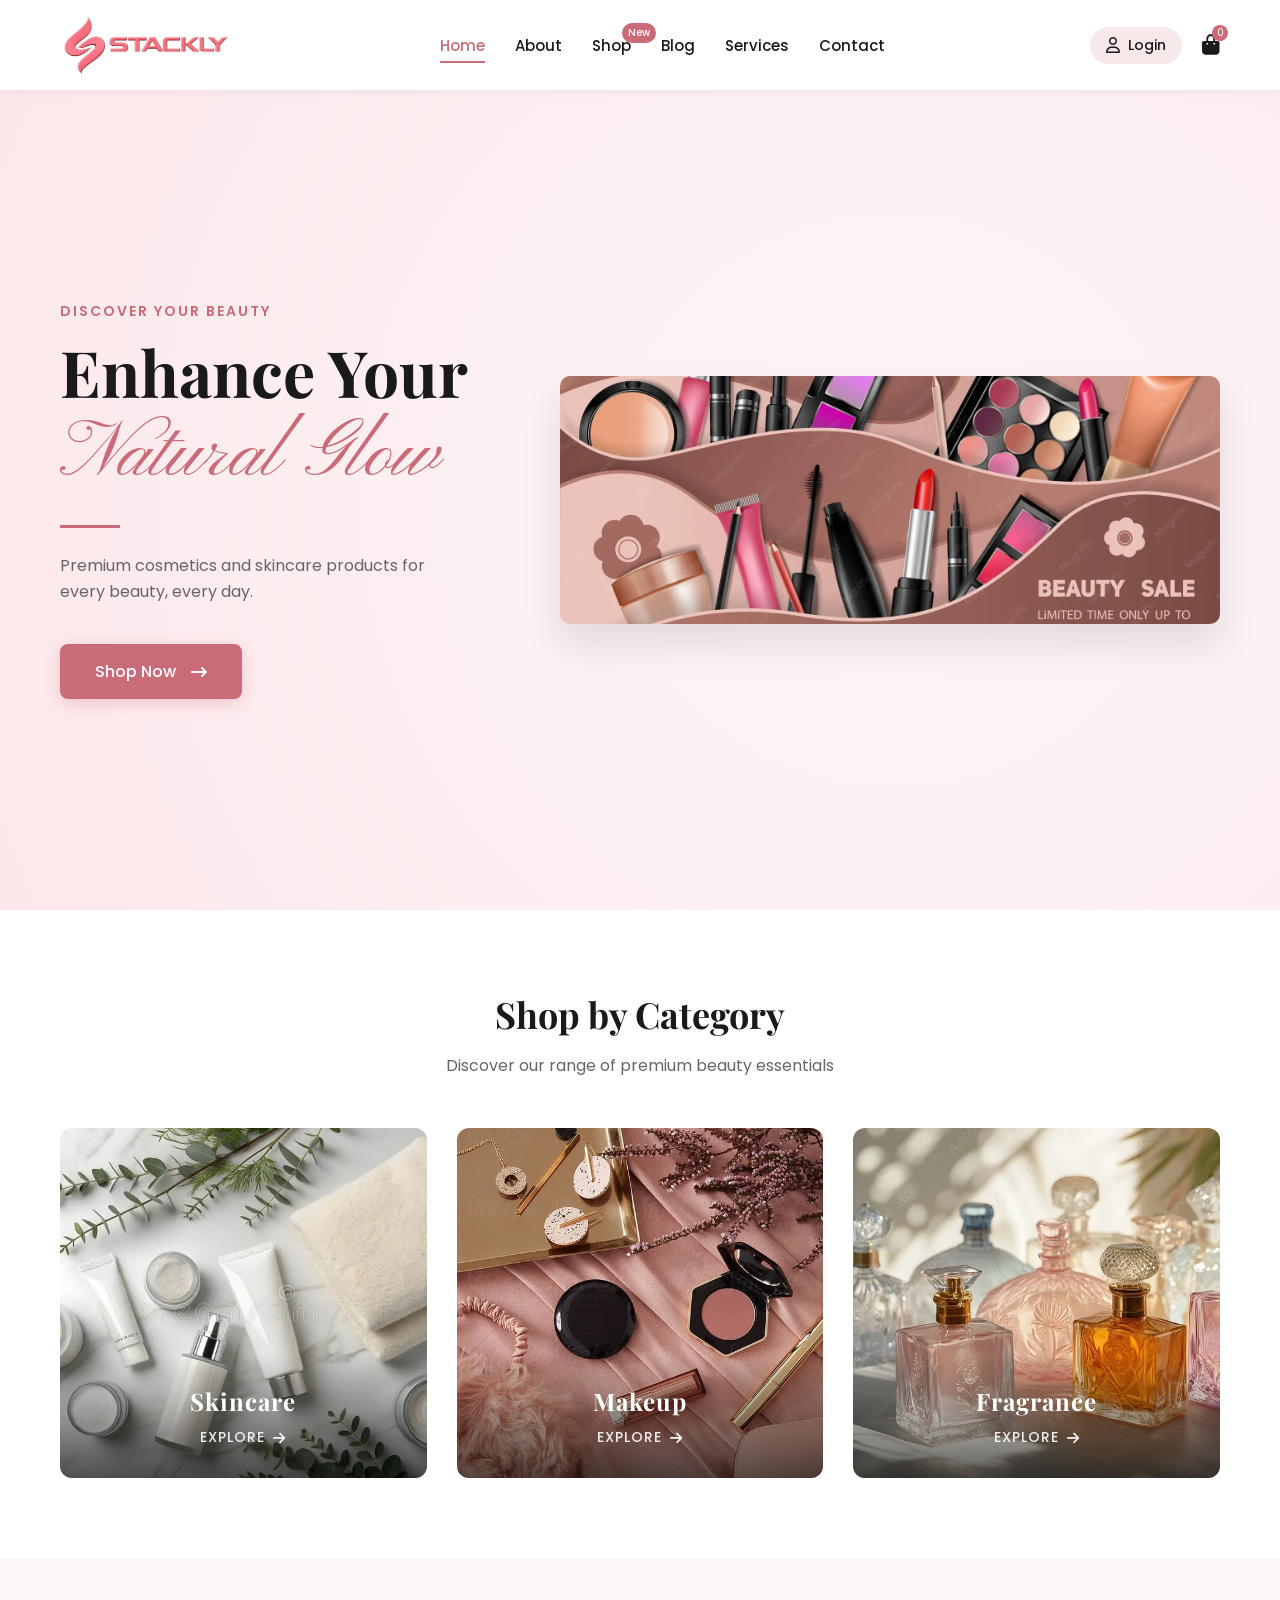
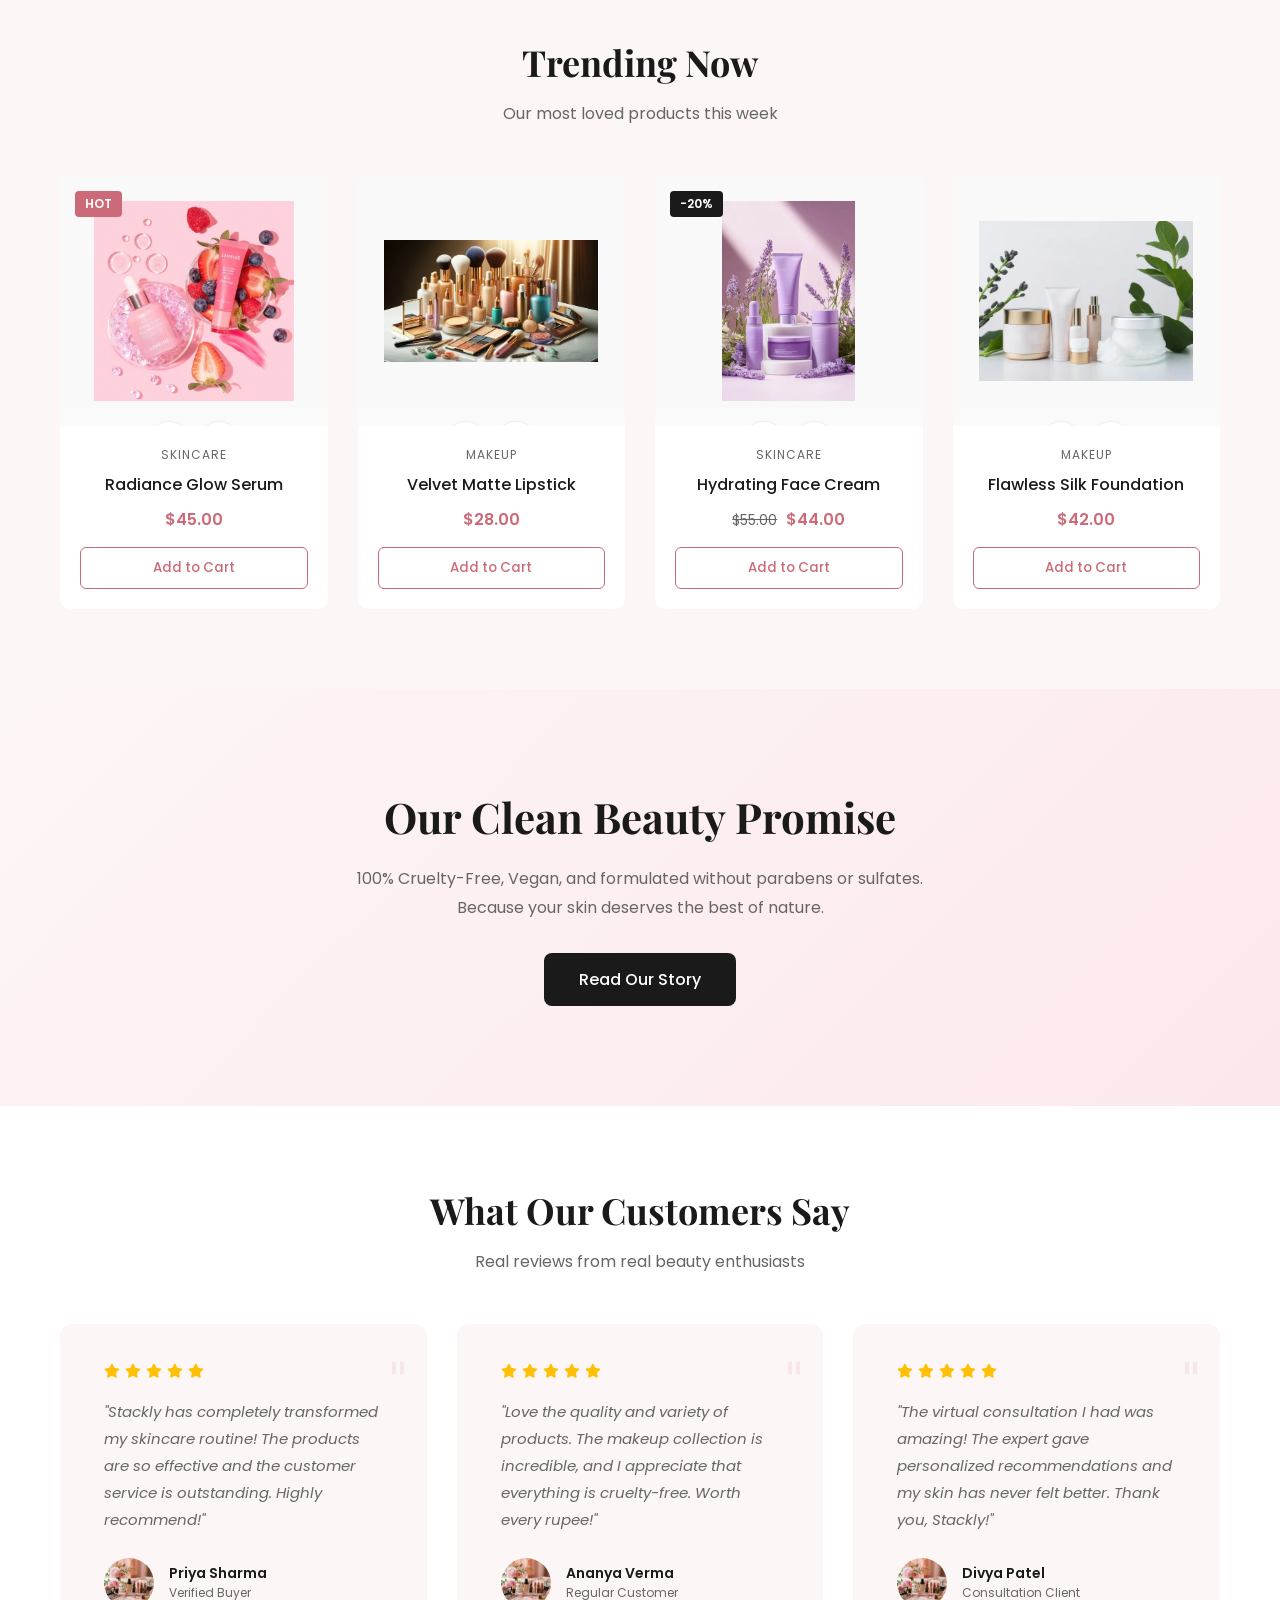
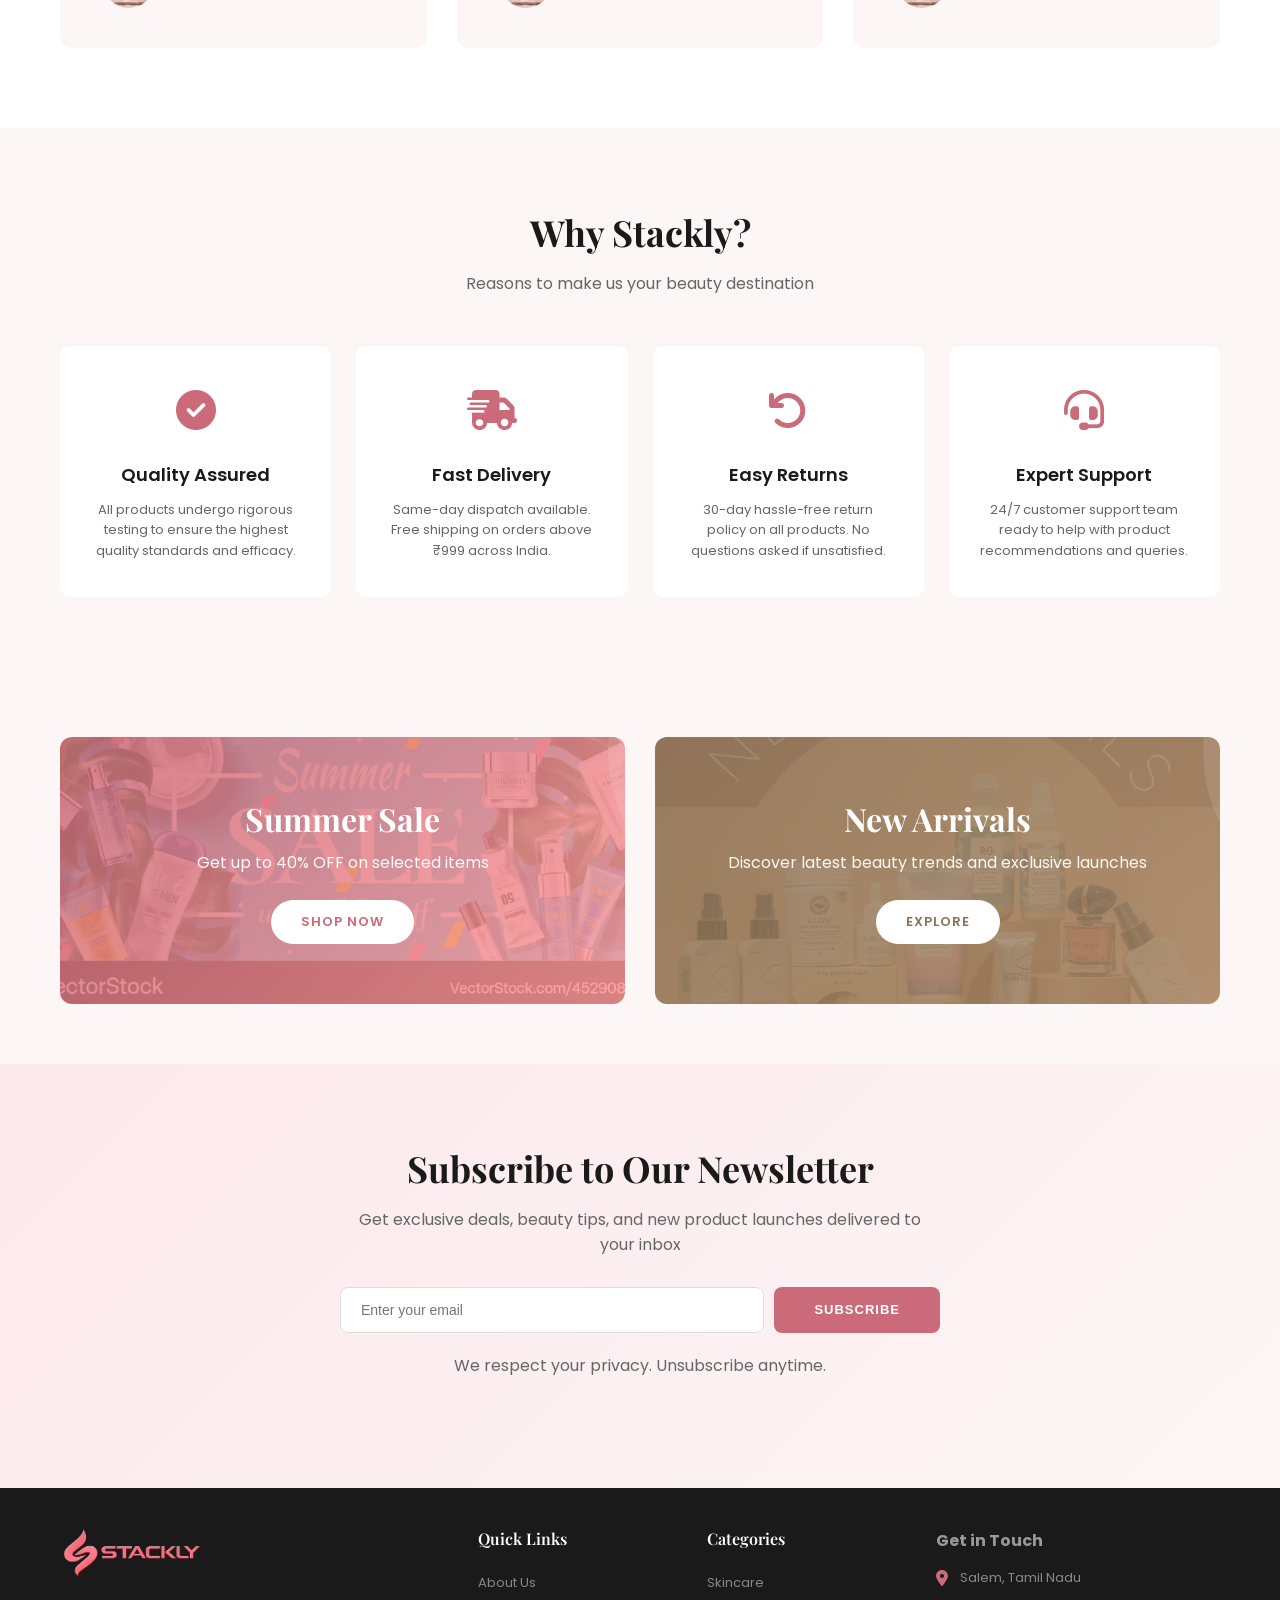
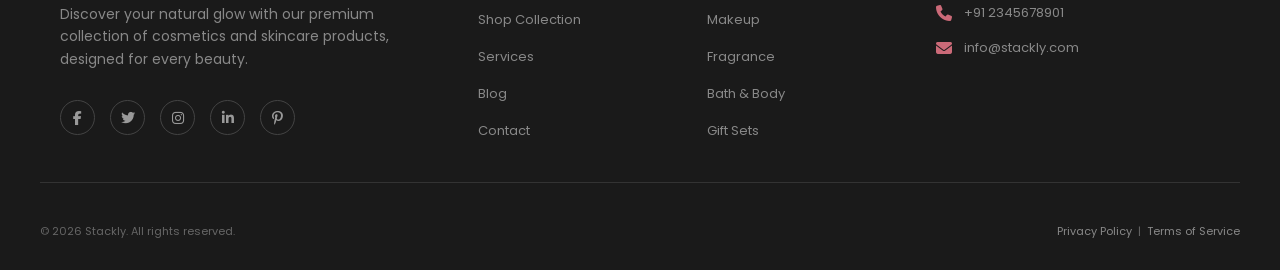
==== index.html @ a7e9f83e "Add files via upload" ====
<!DOCTYPE html>
<html lang="en">
<head>
    <meta charset="UTF-8">
    <meta name="viewport" content="width=device-width, initial-scale=1.0">
    <title>Stackly - Beauty and Cosmetics Store</title>
    <meta name="description" content="Discover premium cosmetics and skincare products for your natural glow at Stackly.">
    
    <!-- Google Fonts -->
    <link rel="preconnect" href="https://fonts.googleapis.com">
    <link rel="preconnect" href="https://fonts.gstatic.com" crossorigin>
    <link href="https://fonts.googleapis.com/css2?family=Pinyon+Script&family=Playfair+Display:ital,wght@0,400;0,600;0,700;1,400&family=Poppins:wght@300;400;500;600&display=swap" rel="stylesheet">
    
    <!-- FontAwesome for Icons -->
    <link rel="stylesheet" href="https://cdnjs.cloudflare.com/ajax/libs/font-awesome/6.4.0/css/all.min.css">
    
    <!-- Custom CSS -->
    <link rel="stylesheet" href="css/common.css">
    <link rel="stylesheet" href="css/index.css">
</head>
<body>

    <!-- Header Navigation -->
    <header>
        <div class="container">
            <a href="index.html" class="logo-container">
                <img src="assets/logo.webp" alt="Stackly Logo">
            </a>
            
            <nav>
                <ul>
                    <li><a href="index.html" class="active">Home</a></li>
                    <li><a href="about.html">About</a></li>
                    <li>
                        <a href="shop.html">Shop</a>
                        <span class="badge">New</span>
                    </li>
                    <li><a href="blog.html">Blog</a></li>
                    <li><a href="services.html">Services</a></li>
                    <li><a href="contact.html">Contact</a></li>
                </ul>
            </nav>
            
            <div class="header-actions">
                <a href="login.html" class="login-btn">
                    <i class="fa-regular fa-user"></i>
                    Login
                </a>
                <a href="cart.html" class="cart-btn">
                    <i class="fa-solid fa-bag-shopping"></i>
                    <span class="cart-badge">0</span>
                </a>
            </div>
        </div>
    </header>

    <!-- Hero Section -->
    <section class="hero">
        <div class="container">
            <div class="hero-content">
                <div class="hero-subtitle">DISCOVER YOUR BEAUTY</div>
                <h2 class="hero-title">
                    Enhance Your
                    <span class="highlight">Natural Glow</span>
                </h2>
                <div class="hero-divider"></div>
                <p class="hero-desc">
                    Premium cosmetics and skincare products for every beauty, every day.
                </p>
                <a href="shop.html" class="shop-now-btn">
                    Shop Now <i class="fa-solid fa-arrow-right-long"></i>
                </a>
            </div>
            <div class="hero-image">
                <img src="assets/hero-index.webp" alt="Premium Cosmetics Products">
            </div>
        </div>
    </section>

    <!-- Trending Categories Section -->
    <section class="categories-section">
        <div class="container">
            <div class="section-header">
                <h2>Shop by Category</h2>
                <p>Discover our range of premium beauty essentials</p>
            </div>
            
            <div class="categories-grid">
                <div class="category-card">
                    <img src="assets/cat-skincare.webp" alt="Skincare">
                    <div class="category-info">
                        <h3>Skincare</h3>
                        <a href="shop.html" class="category-link">Explore <i class="fa-solid fa-arrow-right"></i></a>
                    </div>
                </div>
                <div class="category-card">
                    <img src="assets/cat-makeup.webp" alt="Makeup">
                    <div class="category-info">
                        <h3>Makeup</h3>
                        <a href="shop.html" class="category-link">Explore <i class="fa-solid fa-arrow-right"></i></a>
                    </div>
                </div>
                <div class="category-card">
                    <img src="assets/cat-fragrance.webp" alt="Fragrance">
                    <div class="category-info">
                        <h3>Fragrance</h3>
                        <a href="shop.html" class="category-link">Explore <i class="fa-solid fa-arrow-right"></i></a>
                    </div>
                </div>
            </div>
        </div>
    </section>

    <!-- Featured Products Section -->
    <section class="products-section">
        <div class="container">
            <div class="section-header">
                <h2>Trending Now</h2>
                <p>Our most loved products this week</p>
            </div>
            
            <div class="products-grid">
                <!-- Product 1 -->
                <div class="product-card">
                    <div class="product-badge">Hot</div>
                    <div class="product-image">
                        <img src="assets/product-01.webp" alt="Radiance Serum">
                        <div class="product-actions">
                            <button class="action-btn" title="Add to Wishlist" onclick="window.location.href='404.html'; return false;"><i class="fa-regular fa-heart"></i></button>
                            <button class="action-btn" title="Quick View" onclick="window.location.href='404.html'; return false;"><i class="fa-regular fa-eye"></i></button>
                        </div>
                    </div>
                    <div class="product-details">
                        <span class="product-category">Skincare</span>
                        <h3 class="product-title">Radiance Glow Serum</h3>
                        <div class="product-price">$45.00</div>
                        <button class="add-to-cart-btn" onclick="window.location.href='404.html'; return false;">Add to Cart</button>
                    </div>
                </div>
                
                <!-- Product 2 -->
                <div class="product-card">
                    <div class="product-image">
                        <img src="assets/product-02.webp" alt="Velvet Matte Lipstick">
                        <div class="product-actions">
                            <button class="action-btn" title="Add to Wishlist" onclick="window.location.href='404.html'; return false;"><i class="fa-regular fa-heart"></i></button>
                            <button class="action-btn" title="Quick View" onclick="window.location.href='404.html'; return false;"><i class="fa-regular fa-eye"></i></button>
                        </div>
                    </div>
                    <div class="product-details">
                        <span class="product-category">Makeup</span>
                        <h3 class="product-title">Velvet Matte Lipstick</h3>
                        <div class="product-price">$28.00</div>
                        <button class="add-to-cart-btn" onclick="window.location.href='404.html'; return false;">Add to Cart</button>
                    </div>
                </div>
                
                <!-- Product 3 -->
                <div class="product-card">
                    <div class="product-badge discount">-20%</div>
                    <div class="product-image">
                        <img src="assets/product-03.webp" alt="Hydrating Face Cream">
                        <div class="product-actions">
                            <button class="action-btn" title="Add to Wishlist" onclick="window.location.href='404.html'; return false;"><i class="fa-regular fa-heart"></i></button>
                            <button class="action-btn" title="Quick View" onclick="window.location.href='404.html'; return false;"><i class="fa-regular fa-eye"></i></button>
                        </div>
                    </div>
                    <div class="product-details">
                        <span class="product-category">Skincare</span>
                        <h3 class="product-title">Hydrating Face Cream</h3>
                        <div class="product-price"><span class="old-price">$55.00</span> $44.00</div>
                        <button class="add-to-cart-btn" onclick="window.location.href='404.html'; return false;">Add to Cart</button>
                    </div>
                </div>
                
                <!-- Product 4 -->
                <div class="product-card">
                    <div class="product-image">
                        <img src="assets/product-04.webp" alt="Silk Foundation">
                        <div class="product-actions">
                            <button class="action-btn" title="Add to Wishlist" onclick="window.location.href='404.html'; return false;"><i class="fa-regular fa-heart"></i></button>
                            <button class="action-btn" title="Quick View" onclick="window.location.href='404.html'; return false;"><i class="fa-regular fa-eye"></i></button>
                        </div>
                    </div>
                    <div class="product-details">
                        <span class="product-category">Makeup</span>
                        <h3 class="product-title">Flawless Silk Foundation</h3>
                        <div class="product-price">$42.00</div>
                        <button class="add-to-cart-btn" onclick="window.location.href='404.html'; return false;">Add to Cart</button>
                    </div>
                </div>
            </div>
        </div>
    </section>

    <!-- Clean Beauty Banner -->
    <section class="banner-section">
        <div class="container">
            <div class="banner-content">
                <h2>Our Clean Beauty Promise</h2>
                <p>100% Cruelty-Free, Vegan, and formulated without parabens or sulfates. Because your skin deserves the best of nature.</p>
                <a href="shop.html" class="banner-btn">Read Our Story</a>
            </div>
        </div>
    </section>

    <!-- Testimonials Section -->
    <section class="testimonials-section">
        <div class="container">
            <div class="section-header">
                <h2>What Our Customers Say</h2>
                <p>Real reviews from real beauty enthusiasts</p>
            </div>
            
            <div class="testimonials-grid">
                <div class="testimonial-card">
                    <div class="testimonial-stars">
                        <i class="fas fa-star"></i>
                        <i class="fas fa-star"></i>
                        <i class="fas fa-star"></i>
                        <i class="fas fa-star"></i>
                        <i class="fas fa-star"></i>
                    </div>
                    <p class="testimonial-text">"Stackly has completely transformed my skincare routine! The products are so effective and the customer service is outstanding. Highly recommend!"</p>
                    <div class="testimonial-author">
                        <img src="assets/hero.webp" alt="Customer">
                        <div>
                            <h4>Priya Sharma</h4>
                            <p>Verified Buyer</p>
                        </div>
                    </div>
                </div>

                <div class="testimonial-card">
                    <div class="testimonial-stars">
                        <i class="fas fa-star"></i>
                        <i class="fas fa-star"></i>
                        <i class="fas fa-star"></i>
                        <i class="fas fa-star"></i>
                        <i class="fas fa-star"></i>
                    </div>
                    <p class="testimonial-text">"Love the quality and variety of products. The makeup collection is incredible, and I appreciate that everything is cruelty-free. Worth every rupee!"</p>
                    <div class="testimonial-author">
                        <img src="assets/hero.webp" alt="Customer">
                        <div>
                            <h4>Ananya Verma</h4>
                            <p>Regular Customer</p>
                        </div>
                    </div>
                </div>

                <div class="testimonial-card">
                    <div class="testimonial-stars">
                        <i class="fas fa-star"></i>
                        <i class="fas fa-star"></i>
                        <i class="fas fa-star"></i>
                        <i class="fas fa-star"></i>
                        <i class="fas fa-star"></i>
                    </div>
                    <p class="testimonial-text">"The virtual consultation I had was amazing! The expert gave personalized recommendations and my skin has never felt better. Thank you, Stackly!"</p>
                    <div class="testimonial-author">
                        <img src="assets/hero.webp" alt="Customer">
                        <div>
                            <h4>Divya Patel</h4>
                            <p>Consultation Client</p>
                        </div>
                    </div>
                </div>
            </div>
        </div>
    </section>

    <!-- Why Choose Us Section -->
    <section class="why-choose-section">
        <div class="container">
            <div class="section-header">
                <h2>Why Stackly?</h2>
                <p>Reasons to make us your beauty destination</p>
            </div>

            <div class="why-choose-grid">
                <div class="why-choose-card">
                    <div class="card-icon">
                        <i class="fas fa-check-circle"></i>
                    </div>
                    <h3>Quality Assured</h3>
                    <p>All products undergo rigorous testing to ensure the highest quality standards and efficacy.</p>
                </div>

                <div class="why-choose-card">
                    <div class="card-icon">
                        <i class="fas fa-shipping-fast"></i>
                    </div>
                    <h3>Fast Delivery</h3>
                    <p>Same-day dispatch available. Free shipping on orders above ₹999 across India.</p>
                </div>

                <div class="why-choose-card">
                    <div class="card-icon">
                        <i class="fas fa-undo"></i>
                    </div>
                    <h3>Easy Returns</h3>
                    <p>30-day hassle-free return policy on all products. No questions asked if unsatisfied.</p>
                </div>

                <div class="why-choose-card">
                    <div class="card-icon">
                        <i class="fas fa-headset"></i>
                    </div>
                    <h3>Expert Support</h3>
                    <p>24/7 customer support team ready to help with product recommendations and queries.</p>
                </div>
            </div>
        </div>
    </section>

    <!-- Special Offers Section -->
    <section class="special-offers">
        <div class="container">
            <div class="offer-card">
                <div class="offer-content">
                    <h3>Summer Sale</h3>
                    <p>Get up to 40% OFF on selected items</p>
                    <a href="shop.html" class="offer-btn">Shop Now</a>
                </div>
            </div>

            <div class="offer-card secondary">
                <div class="offer-content">
                    <h3>New Arrivals</h3>
                    <p>Discover latest beauty trends and exclusive launches</p>
                    <a href="shop.html" class="offer-btn">Explore</a>
                </div>
            </div>
        </div>
    </section>

    <!-- Newsletter Section -->
    <section class="newsletter-section">
        <div class="container">
            <div class="newsletter-content">
                <h2>Subscribe to Our Newsletter</h2>
                <p>Get exclusive deals, beauty tips, and new product launches delivered to your inbox</p>
                <form class="newsletter-form">
                    <input type="email" placeholder="Enter your email" required>
                    <button type="submit" onclick="window.location.href='404.html'; return false;">Subscribe</button>
                </form>
                <p class="privacy-note">We respect your privacy. Unsubscribe anytime.</p>
            </div>
        </div>
    </section>

    <!-- Footer -->
    <footer>
        <div class="container">
            <!-- About Section -->
            <div class="footer-about">
                <div class="footer-about-logo">
                    <img src="assets/logo.webp" alt="Stackly Logo">
                </div>
                <p>Discover your natural glow with our premium collection of cosmetics and skincare products, designed for every beauty.</p>
                <div class="footer-socials">
                    <a href="404.html" title="Facebook"><i class="fab fa-facebook-f"></i></a>
                    <a href="404.html" title="Twitter"><i class="fab fa-twitter"></i></a>
                    <a href="404.html" title="Instagram"><i class="fab fa-instagram"></i></a>
                    <a href="404.html" title="LinkedIn"><i class="fab fa-linkedin-in"></i></a>
                    <a href="404.html" title="Pinterest"><i class="fab fa-pinterest-p"></i></a>
                </div>
            </div>

            <!-- Quick Links Section -->
            <div class="footer-section">
                <h4>Quick Links</h4>
                <ul>
                    <li><a href="about.html">About Us</a></li>
                    <li><a href="shop.html">Shop Collection</a></li>
                    <li><a href="services.html">Services</a></li>
                    <li><a href="blog.html">Blog</a></li>
                    <li><a href="contact.html">Contact</a></li>
                </ul>
            </div>

            <!-- Categories Section -->
            <div class="footer-section">
                <h4>Categories</h4>
                <ul>
                    <li><a href="shop.html">Skincare</a></li>
                    <li><a href="shop.html">Makeup</a></li>
                    <li><a href="shop.html">Fragrance</a></li>
                    <li><a href="shop.html">Bath & Body</a></li>
                    <li><a href="shop.html">Gift Sets</a></li>
                </ul>
            </div>

            <!-- Get in Touch Section -->
            <div class="footer-contact">
                <h4>Get in Touch</h4>
                <div class="footer-contact-item">
                    <i class="fas fa-map-marker-alt"></i>
                    <span>Salem, Tamil Nadu</span>
                </div>
                <div class="footer-contact-item">
                    <i class="fas fa-phone"></i>
                    <span>+91 2345678901</span>
                </div>
                <div class="footer-contact-item">
                    <i class="fas fa-envelope"></i>
                    <span>info@stackly.com</span>
                </div>
            </div>
        </div>

        <!-- Copyright -->
        <div class="container">
            <div class="footer-copyright">
                <span>&copy; 2026 Stackly. All rights reserved.</span>
                <div>
                    <a href="404.html">Privacy Policy</a> &nbsp;|&nbsp; <a href="404.html">Terms of Service</a>
                </div>
            </div>
        </div>
    </footer>

    <!-- JS script -->
    <script src="js/script.js"></script>
</body>
</html>
---- css/common.css ----
:root {
    --primary-color: #cb6a78;
    --text-dark: #1a1a1a;
    --text-gray: #666666;
    --bg-light: #fdf6f7;
    --font-sans: 'Poppins', sans-serif;
    --font-serif: 'Playfair Display', serif;
    --font-script: 'Pinyon Script', cursive;
}

* {
    margin: 0;
    padding: 0;
    box-sizing: border-box;
}

body {
    font-family: var(--font-sans);
    color: var(--text-dark);
    background-color: var(--bg-light);
    overflow-x: hidden;
}

a {
    text-decoration: none;
    color: inherit;
}

ul {
    list-style: none;
}

.container {
    max-width: 1200px;
    margin: 0 auto;
    padding: 0 20px;
}

/* Header Styles */
header {
    background-color: #ffffff;
    padding: 15px 0;
    box-shadow: 0 2px 10px rgba(0,0,0,0.05);
    position: sticky;
    top: 0;
    z-index: 100;
}

header .container {
    display: flex;
    justify-content: space-between;
    align-items: center;
}

.logo-container {
    display: flex;
    align-items: center;
    gap: 10px;
}

.logo-container img {
    height: 60px;
    width: auto;
}

.logo-text {
    display: flex;
    flex-direction: column;
}

.logo-text h1 {
    font-family: var(--font-serif);
    font-size: 24px;
    font-weight: 600;
    letter-spacing: 0.5px;
}

.logo-text span {
    font-size: 10px;
    color: var(--primary-color);
    letter-spacing: 1px;
    text-transform: uppercase;
    font-weight: 500;
}

nav ul {
    display: flex;
    gap: 30px;
    align-items: center;
}

nav ul li {
    position: relative;
}

nav ul li a {
    font-size: 15px;
    font-weight: 500;
    color: var(--text-dark);
    transition: color 0.3s ease;
}

nav ul li a:hover, nav ul li a.active {
    color: var(--primary-color);
}

nav ul li a.active::after {
    content: '';
    position: absolute;
    bottom: -5px;
    left: 0;
    width: 100%;
    height: 2px;
    background-color: var(--primary-color);
}

.badge {
    position: absolute;
    top: -10px;
    right: -25px;
    background-color: var(--primary-color);
    color: white;
    font-size: 10px;
    padding: 2px 6px;
    border-radius: 10px;
    font-weight: 500;
}

.header-actions {
    display: flex;
    align-items: center;
    gap: 20px;
}

.login-btn {
    display: flex;
    align-items: center;
    gap: 8px;
    background-color: #f7e8ea;
    padding: 8px 16px;
    border-radius: 20px;
    font-size: 14px;
    font-weight: 500;
    transition: background-color 0.3s ease;
}

.login-btn:hover {
    background-color: #f0d4d8;
}

.login-btn i {
    font-size: 16px;
}

.cart-btn {
    position: relative;
    font-size: 20px;
    color: var(--text-dark);
}

.cart-badge {
    position: absolute;
    top: -5px;
    right: -8px;
    background-color: var(--primary-color);
    color: white;
    font-size: 10px;
    width: 16px;
    height: 16px;
    display: flex;
    align-items: center;
    justify-content: center;
    border-radius: 50%;
}

/* Footer Styles */
footer {
    background-color: #1a1a1a;
    color: #999999;
    padding: 40px 0 0 0;
    margin-top: 0;
}

footer > .container:first-child {
    display: grid;
    grid-template-columns: 2fr 1fr 1fr 1.5fr;
    gap: 40px;
    margin-bottom: 10px;
    padding-bottom: 40px;
    border-bottom: 1px solid #333333;
}

footer .container:last-of-type {
    border-bottom: none;
}

.footer-about {
    display: flex;
    flex-direction: column;
    gap: 15px;
}

.footer-about-logo {
    display: flex;
    align-items: center;
    gap: 10px;
    margin-bottom: 10px;
}

.footer-about-logo img {
    height: 50px;
    width: auto;
}

.footer-about-logo h3 {
    font-family: var(--font-serif);
    font-size: 20px;
    font-weight: 600;
    color: #c19a7a;
    letter-spacing: 0.5px;
}

.footer-about p {
    font-size: 14px;
    line-height: 1.6;
    color: #888888;
}

.footer-socials {
    display: flex;
    gap: 15px;
    margin-top: 15px;
}

.footer-socials a {
    display: flex;
    align-items: center;
    justify-content: center;
    width: 35px;
    height: 35px;
    border: 1px solid #444444;
    border-radius: 50%;
    color: #999999;
    transition: all 0.3s ease;
    font-size: 14px;
}

.footer-socials a:hover {
    background-color: var(--primary-color);
    border-color: var(--primary-color);
    color: white;
}

.footer-section h4 {
    font-size: 16px;
    font-weight: 600;
    color: #ffffff;
    margin-bottom: 20px;
    font-family: var(--font-serif);
}

.footer-section ul {
    display: flex;
    flex-direction: column;
    gap: 12px;
}

.footer-section ul li a {
    font-size: 13px;
    color: #888888;
    transition: color 0.3s ease;
}

.footer-section ul li a:hover {
    color: var(--primary-color);
}

.footer-contact {
    display: flex;
    flex-direction: column;
    gap: 15px;
}

.footer-contact-item {
    display: flex;
    gap: 12px;
    align-items: flex-start;
}

.footer-contact-item i {
    color: var(--primary-color);
    font-size: 16px;
    margin-top: 2px;
    flex-shrink: 0;
}

.footer-contact-item span {
    font-size: 13px;
    color: #888888;
}

.footer-copyright {
    display: flex;
    justify-content: space-between;
    align-items: center;
    font-size: 11px;
    color: #666666;
    padding: 15px 0;
}

.footer-copyright a {
    color: #888888;
    transition: color 0.3s ease;
}

.footer-copyright a:hover {
    color: var(--primary-color);
}

/* Copyright Section Container */
footer > .container:last-of-type {
    padding: 15px 0;
    margin-bottom: 0;
    border-bottom: none;
}

@media (max-width: 768px) {
    footer .container:first-of-type {
        grid-template-columns: 1fr 1fr;
        gap: 30px;
    }
    
    .footer-copyright {
        flex-direction: column;
        gap: 10px;
        text-align: center;
    }
}

@media (max-width: 480px) {
    footer .container:first-of-type {
        grid-template-columns: 1fr;
        gap: 30px;
    }
}
---- css/index.css ----
/* Hero Section */
.hero {
    display: flex;
    align-items: center;
    min-height: calc(100vh - 80px); /* Adjust based on header height */
    background-color: #fce8eb;
    background-image: radial-gradient(circle at 70% 50%, #fdf6f7 0%, #fce8eb 100%);
    position: relative;
    overflow: hidden;
}

.hero .container {
    display: flex;
    align-items: center;
    justify-content: space-between;
    width: 100%;
}

.hero-content {
    flex: 1;
    max-width: 500px;
    z-index: 10;
    padding-right: 20px;
}

.hero-subtitle {
    color: var(--primary-color);
    font-size: 14px;
    font-weight: 600;
    letter-spacing: 2px;
    text-transform: uppercase;
    margin-bottom: 15px;
}

.hero-title {
    font-family: var(--font-serif);
    font-size: 64px;
    line-height: 1.1;
    color: var(--text-dark);
    margin-bottom: 20px;
}

.hero-title .highlight {
    font-family: var(--font-script);
    font-size: 80px;
    color: var(--primary-color);
    font-weight: 400;
    display: block;
    margin-top: 5px;
}

.hero-divider {
    width: 60px;
    height: 3px;
    background-color: var(--primary-color);
    margin: 25px 0;
}

.hero-desc {
    color: var(--text-gray);
    font-size: 16px;
    line-height: 1.6;
    margin-bottom: 40px;
    max-width: 400px;
}

.shop-now-btn {
    display: inline-flex;
    align-items: center;
    gap: 15px;
    background-color: #c96b78;
    color: white;
    padding: 15px 35px;
    border-radius: 8px;
    font-size: 16px;
    font-weight: 500;
    transition: background-color 0.3s ease, transform 0.3s ease;
    box-shadow: 0 4px 15px rgba(201, 107, 120, 0.3);
}

.shop-now-btn:hover {
    background-color: #b55a66;
    transform: translateY(-2px);
}

.hero-image {
    flex: 1.2;
    position: relative;
    display: flex;
    justify-content: flex-end;
}

.hero-image img {
    max-width: 100%;
    height: auto;
    border-radius: 10px;
    box-shadow: 0 20px 40px rgba(0,0,0,0.1);
    /* For a seamless blend if the image background is light pink */
    mix-blend-mode: multiply;
}

/* Responsive adjustments */
@media (max-width: 992px) {
    .hero .container {
        flex-direction: column;
        text-align: center;
        padding-top: 40px;
        padding-bottom: 40px;
    }
    
    .hero-content {
        max-width: 100%;
        padding-right: 0;
        margin-bottom: 40px;
        display: flex;
        flex-direction: column;
        align-items: center;
    }
    
    .hero-title {
        font-size: 48px;
    }
    
    .hero-title .highlight {
        font-size: 60px;
    }
    
    .hero-desc {
        max-width: 100%;
    }
    
    .hero-image {
        justify-content: center;
    }
}

/* Sections Global */
.section-header {
    text-align: center;
    margin-bottom: 50px;
}

.section-header h2 {
    font-family: var(--font-serif);
    font-size: 36px;
    color: var(--text-dark);
    margin-bottom: 15px;
}

.section-header p {
    color: var(--text-gray);
    font-size: 16px;
}

/* Categories Section */
.categories-section {
    padding: 80px 0;
    background-color: #ffffff;
}

.categories-grid {
    display: grid;
    grid-template-columns: repeat(3, 1fr);
    gap: 30px;
}

.category-card {
    position: relative;
    border-radius: 12px;
    overflow: hidden;
    height: 350px;
    cursor: pointer;
}

.category-card img {
    width: 100%;
    height: 100%;
    object-fit: cover;
    transition: transform 0.5s ease;
}

.category-card:hover img {
    transform: scale(1.05);
}

.category-info {
    position: absolute;
    bottom: 0;
    left: 0;
    width: 100%;
    padding: 30px 20px;
    background: linear-gradient(to top, rgba(0,0,0,0.6) 0%, rgba(0,0,0,0) 100%);
    color: white;
    display: flex;
    flex-direction: column;
    align-items: center;
    text-align: center;
}

.category-info h3 {
    font-family: var(--font-serif);
    font-size: 24px;
    margin-bottom: 10px;
    letter-spacing: 1px;
}

.category-link {
    font-size: 14px;
    font-weight: 500;
    display: flex;
    align-items: center;
    gap: 8px;
    text-transform: uppercase;
    letter-spacing: 1px;
    opacity: 0.9;
    transition: opacity 0.3s ease;
}

.category-card:hover .category-link {
    opacity: 1;
}

/* Products Section */
.products-section {
    padding: 80px 0;
    background-color: #fdf6f7;
}

.products-grid {
    display: grid;
    grid-template-columns: repeat(4, 1fr);
    gap: 30px;
}

.product-card {
    background: white;
    border-radius: 10px;
    overflow: hidden;
    position: relative;
    transition: box-shadow 0.3s ease, transform 0.3s ease;
}

.product-card:hover {
    box-shadow: 0 15px 30px rgba(0,0,0,0.08);
    transform: translateY(-5px);
}

.product-badge {
    position: absolute;
    top: 15px;
    left: 15px;
    background-color: var(--primary-color);
    color: white;
    padding: 4px 10px;
    font-size: 12px;
    font-weight: 600;
    border-radius: 4px;
    z-index: 2;
    text-transform: uppercase;
}

.product-badge.discount {
    background-color: #1a1a1a;
}

.product-image {
    position: relative;
    height: 250px;
    overflow: hidden;
    display: flex;
    align-items: center;
    justify-content: center;
    background-color: #f9f9f9;
}

.product-image img {
    max-width: 80%;
    max-height: 80%;
    object-fit: contain;
    transition: transform 0.3s ease;
}

.product-card:hover .product-image img {
    transform: scale(1.08);
}

.product-actions {
    position: absolute;
    bottom: -50px;
    left: 0;
    width: 100%;
    display: flex;
    justify-content: center;
    gap: 10px;
    padding: 15px;
    background: linear-gradient(to top, rgba(255,255,255,1) 0%, rgba(255,255,255,0) 100%);
    transition: bottom 0.3s ease;
}

.product-card:hover .product-actions {
    bottom: 0;
}

.action-btn {
    width: 40px;
    height: 40px;
    border-radius: 50%;
    background: white;
    border: 1px solid #eee;
    color: var(--text-dark);
    display: flex;
    align-items: center;
    justify-content: center;
    cursor: pointer;
    transition: all 0.2s ease;
    box-shadow: 0 4px 10px rgba(0,0,0,0.05);
}

.action-btn:hover {
    background: var(--primary-color);
    color: white;
    border-color: var(--primary-color);
}

.product-details {
    padding: 20px;
    text-align: center;
}

.product-category {
    font-size: 12px;
    color: var(--text-gray);
    text-transform: uppercase;
    letter-spacing: 1px;
    margin-bottom: 8px;
    display: block;
}

.product-title {
    font-size: 16px;
    font-weight: 500;
    margin-bottom: 10px;
    color: var(--text-dark);
}

.product-price {
    font-size: 16px;
    font-weight: 600;
    color: var(--primary-color);
    margin-bottom: 15px;
}

.old-price {
    color: var(--text-gray);
    text-decoration: line-through;
    font-size: 14px;
    font-weight: 400;
    margin-right: 5px;
}

.add-to-cart-btn {
    width: 100%;
    padding: 10px;
    border: 1px solid var(--primary-color);
    background: transparent;
    color: var(--primary-color);
    border-radius: 6px;
    font-family: var(--font-sans);
    font-weight: 500;
    cursor: pointer;
    transition: all 0.3s ease;
}

.product-card:hover .add-to-cart-btn {
    background: var(--primary-color);
    color: white;
}

/* Banner Section */
.banner-section {
    padding: 100px 0;
    background-color: #fce8eb;
    background-image: linear-gradient(135deg, #fdf6f7 0%, #fce8eb 100%);
    text-align: center;
}

.banner-content {
    max-width: 600px;
    margin: 0 auto;
}

.banner-content h2 {
    font-family: var(--font-serif);
    font-size: 42px;
    color: var(--text-dark);
    margin-bottom: 20px;
}

.banner-content p {
    color: var(--text-gray);
    font-size: 16px;
    line-height: 1.8;
    margin-bottom: 30px;
}

.banner-btn {
    display: inline-block;
    padding: 14px 35px;
    background-color: var(--text-dark);
    color: white;
    border-radius: 8px;
    font-weight: 500;
    transition: background-color 0.3s ease, transform 0.3s ease;
}

.banner-btn:hover {
    background-color: var(--primary-color);
    transform: translateY(-2px);
}

/* Responsive updates for new sections */
@media (max-width: 992px) {
    .categories-grid, .products-grid {
        grid-template-columns: repeat(2, 1fr);
    }
}

@media (max-width: 576px) {
    .categories-grid, .products-grid {
        grid-template-columns: 1fr;
    }
    
    .banner-content h2 {
        font-size: 32px;
    }
}

/* Testimonials Section */
.testimonials-section {
    padding: 80px 0;
    background-color: #ffffff;
}

.testimonials-grid {
    display: grid;
    grid-template-columns: repeat(3, 1fr);
    gap: 30px;
}

.testimonial-card {
    background: #fdf6f7;
    padding: 40px;
    border-radius: 12px;
    transition: all 0.4s ease;
    border-left: 4px solid transparent;
    position: relative;
    overflow: hidden;
}

.testimonial-card::before {
    content: '"';
    position: absolute;
    top: 20px;
    right: 20px;
    font-size: 60px;
    color: var(--primary-color);
    opacity: 0.1;
}

.testimonial-card:hover {
    transform: translateY(-8px);
    box-shadow: 0 15px 40px rgba(203, 106, 120, 0.15);
    border-left-color: var(--primary-color);
    background: white;
}

.testimonial-stars {
    display: flex;
    gap: 5px;
    margin-bottom: 20px;
}

.testimonial-stars i {
    color: #ffc107;
    font-size: 14px;
}

.testimonial-text {
    color: var(--text-gray);
    font-size: 15px;
    line-height: 1.8;
    margin-bottom: 25px;
    font-style: italic;
}

.testimonial-author {
    display: flex;
    align-items: center;
    gap: 15px;
}

.testimonial-author img {
    width: 50px;
    height: 50px;
    border-radius: 50%;
    object-fit: cover;
}

.testimonial-author h4 {
    font-size: 14px;
    font-weight: 600;
    color: var(--text-dark);
    margin: 0;
}

.testimonial-author p {
    font-size: 12px;
    color: var(--text-gray);
    margin: 0;
}

/* Why Choose Section */
.why-choose-section {
    padding: 80px 0;
    background-color: #fdf6f7;
}

.why-choose-grid {
    display: grid;
    grid-template-columns: repeat(4, 1fr);
    gap: 25px;
}

.why-choose-card {
    background: white;
    padding: 35px 30px;
    border-radius: 10px;
    text-align: center;
    transition: all 0.3s ease;
    position: relative;
    overflow: hidden;
}

.why-choose-card::before {
    content: '';
    position: absolute;
    top: -100%;
    left: 0;
    width: 100%;
    height: 100%;
    background: linear-gradient(135deg, var(--primary-color) 0%, #ff9999 100%);
    z-index: -1;
    transition: top 0.3s ease;
}

.why-choose-card:hover {
    transform: translateY(-10px);
    box-shadow: 0 20px 40px rgba(0,0,0,0.1);
}

.why-choose-card:hover::before {
    top: 0;
}

.why-choose-card:hover h3,
.why-choose-card:hover p {
    color: white;
}

.card-icon {
    font-size: 40px;
    color: var(--primary-color);
    margin-bottom: 20px;
    transition: transform 0.3s ease;
}

.why-choose-card:hover .card-icon {
    transform: scale(1.2) rotate(5deg);
    color: white;
}

.why-choose-card h3 {
    font-size: 18px;
    font-weight: 600;
    margin-bottom: 12px;
    transition: color 0.3s ease;
}

.why-choose-card p {
    font-size: 13px;
    color: var(--text-gray);
    line-height: 1.6;
    transition: color 0.3s ease;
}

/* Special Offers Section */
.special-offers {
    padding: 60px 0;
}

.special-offers .container {
    display: grid;
    grid-template-columns: repeat(2, 1fr);
    gap: 30px;
}

.offer-card {
    padding: 60px;
    border-radius: 12px;
    background: linear-gradient(135deg, rgba(203, 106, 120, 0.85) 0%, rgba(255, 153, 153, 0.85) 100%), url('../assets/offer-summer.webp');
    background-size: cover;
    background-position: center;
    color: white;
    text-align: center;
    position: relative;
    overflow: hidden;
    cursor: pointer;
    transition: all 0.4s ease;
}

.offer-card::before {
    content: '';
    position: absolute;
    top: -50%;
    right: -50%;
    width: 300px;
    height: 300px;
    background: rgba(255,255,255,0.1);
    border-radius: 50%;
    transition: all 0.6s ease;
}

.offer-card:hover::before {
    top: 50%;
    right: 50%;
}

.offer-card.secondary {
    background: linear-gradient(135deg, rgba(139, 115, 85, 0.85) 0%, rgba(166, 137, 104, 0.85) 100%), url('../assets/offer-new.webp');
    background-size: cover;
    background-position: center;
}

.offer-content {
    position: relative;
    z-index: 2;
}

.offer-card h3 {
    font-family: var(--font-serif);
    font-size: 32px;
    margin-bottom: 10px;
}

.offer-card p {
    font-size: 16px;
    margin-bottom: 25px;
    opacity: 0.95;
}

.offer-btn {
    display: inline-block;
    padding: 12px 30px;
    background: white;
    color: var(--primary-color);
    border-radius: 25px;
    font-weight: 600;
    transition: all 0.3s ease;
    text-transform: uppercase;
    font-size: 13px;
    letter-spacing: 1px;
}

.offer-card.secondary .offer-btn {
    color: #8B7355;
}

.offer-btn:hover {
    transform: scale(1.05);
    box-shadow: 0 10px 25px rgba(0,0,0,0.2);
}

/* Newsletter Section */
.newsletter-section {
    padding: 80px 0;
    background: linear-gradient(135deg, #fce8eb 0%, #fdf6f7 100%);
}

.newsletter-content {
    max-width: 600px;
    margin: 0 auto;
    text-align: center;
    animation: slideInUp 0.6s ease;
}

@keyframes slideInUp {
    from {
        opacity: 0;
        transform: translateY(30px);
    }
    to {
        opacity: 1;
        transform: translateY(0);
    }
}

.newsletter-content h2 {
    font-family: var(--font-serif);
    font-size: 36px;
    color: var(--text-dark);
    margin-bottom: 15px;
}

.newsletter-content p {
    color: var(--text-gray);
    font-size: 16px;
    margin-bottom: 30px;
}

.newsletter-form {
    display: flex;
    gap: 10px;
    margin-bottom: 20px;
}

.newsletter-form input {
    flex: 1;
    padding: 14px 20px;
    border: 1px solid #ddd;
    border-radius: 8px;
    font-size: 14px;
    transition: border-color 0.3s ease, box-shadow 0.3s ease;
}

.newsletter-form input:focus {
    outline: none;
    border-color: var(--primary-color);
    box-shadow: 0 0 0 3px rgba(203, 106, 120, 0.1);
}

.newsletter-form button {
    padding: 14px 40px;
    background-color: var(--primary-color);
    color: white;
    border: none;
    border-radius: 8px;
    font-weight: 600;
    cursor: pointer;
    transition: all 0.3s ease;
    text-transform: uppercase;
    font-size: 13px;
    letter-spacing: 1px;
}

.newsletter-form button:hover {
    background-color: #b55a66;
    transform: translateY(-2px);
    box-shadow: 0 10px 20px rgba(203, 106, 120, 0.3);
}

.privacy-note {
    font-size: 12px;
    color: var(--text-gray);
}

/* Responsive */
@media (max-width: 768px) {
    .testimonials-grid {
        grid-template-columns: 1fr;
    }
    
    .why-choose-grid {
        grid-template-columns: repeat(2, 1fr);
    }
    
    .special-offers .container {
        grid-template-columns: 1fr;
    }
    
    .newsletter-form {
        flex-direction: column;
    }
}

@media (max-width: 576px) {
    .why-choose-grid {
        grid-template-columns: 1fr;
    }
    
    .offer-card {
        padding: 40px 20px;
    }
    
    .newsletter-content h2 {
        font-size: 28px;
    }
}

/* Scroll Animations */
.animate-on-scroll {
    opacity: 0;
}

.animate-on-scroll.is-visible {
    animation: fadeInUpScroll 0.8s cubic-bezier(0.165, 0.84, 0.44, 1) forwards;
}

@keyframes fadeInUpScroll {
    0% {
        opacity: 0;
        transform: translateY(40px);
    }
    100% {
        opacity: 1;
        transform: translateY(0);
    }
}

.hero-image.animate-on-scroll.is-visible {
    animation-name: fadeInRightScroll;
}

.hero-content.animate-on-scroll.is-visible {
    animation-name: fadeInLeftScroll;
}

@keyframes fadeInRightScroll {
    0% { opacity: 0; transform: translateX(40px); }
    100% { opacity: 1; transform: translateX(0); }
}

@keyframes fadeInLeftScroll {
    0% { opacity: 0; transform: translateX(-40px); }
    100% { opacity: 1; transform: translateX(0); }
}

/* Stagger Delays for Grids */
.categories-grid .category-card:nth-child(2).is-visible { animation-delay: 0.15s; }
.categories-grid .category-card:nth-child(3).is-visible { animation-delay: 0.3s; }

.products-grid .product-card:nth-child(2).is-visible { animation-delay: 0.15s; }
.products-grid .product-card:nth-child(3).is-visible { animation-delay: 0.3s; }
.products-grid .product-card:nth-child(4).is-visible { animation-delay: 0.45s; }

.testimonials-grid .testimonial-card:nth-child(2).is-visible { animation-delay: 0.15s; }
.testimonials-grid .testimonial-card:nth-child(3).is-visible { animation-delay: 0.3s; }

.why-choose-grid .why-choose-card:nth-child(2).is-visible { animation-delay: 0.15s; }
.why-choose-grid .why-choose-card:nth-child(3).is-visible { animation-delay: 0.3s; }
.why-choose-grid .why-choose-card:nth-child(4).is-visible { animation-delay: 0.45s; }

.special-offers .container .offer-card:nth-child(2).is-visible { animation-delay: 0.2s; }
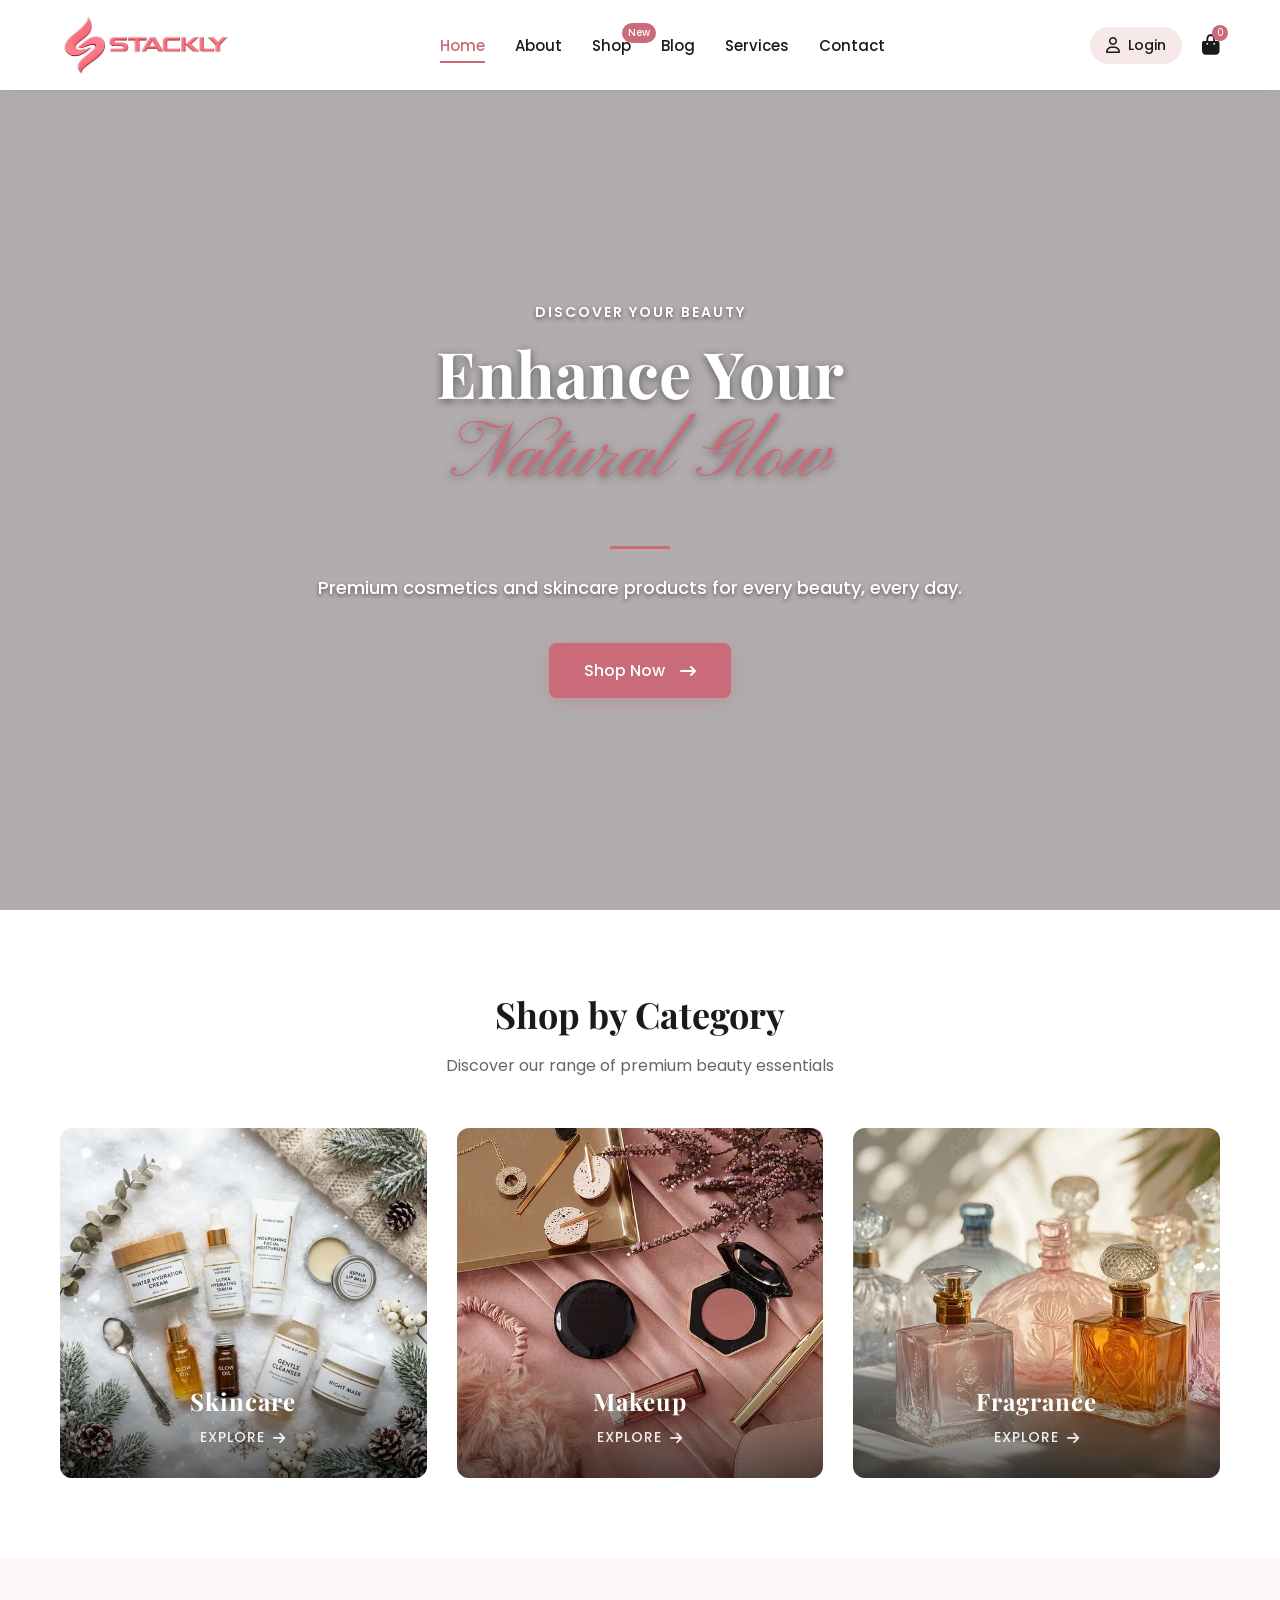
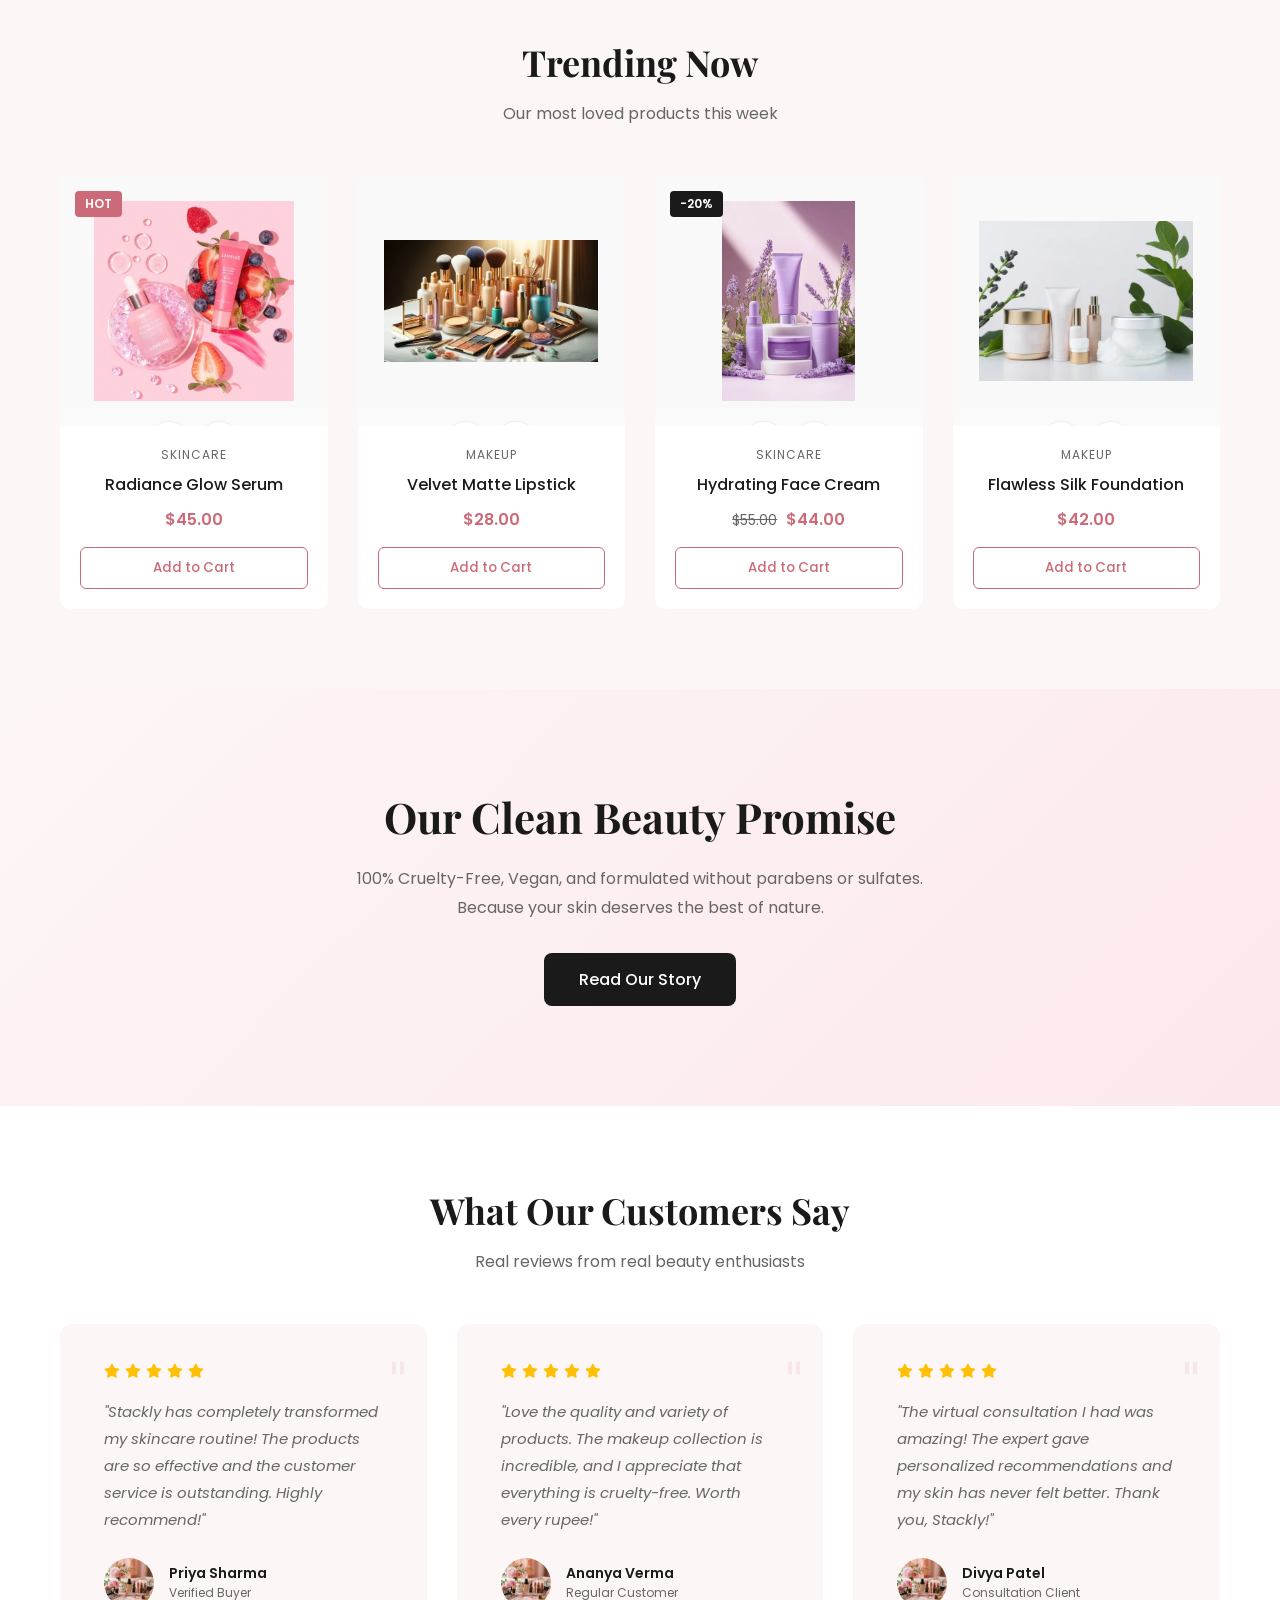
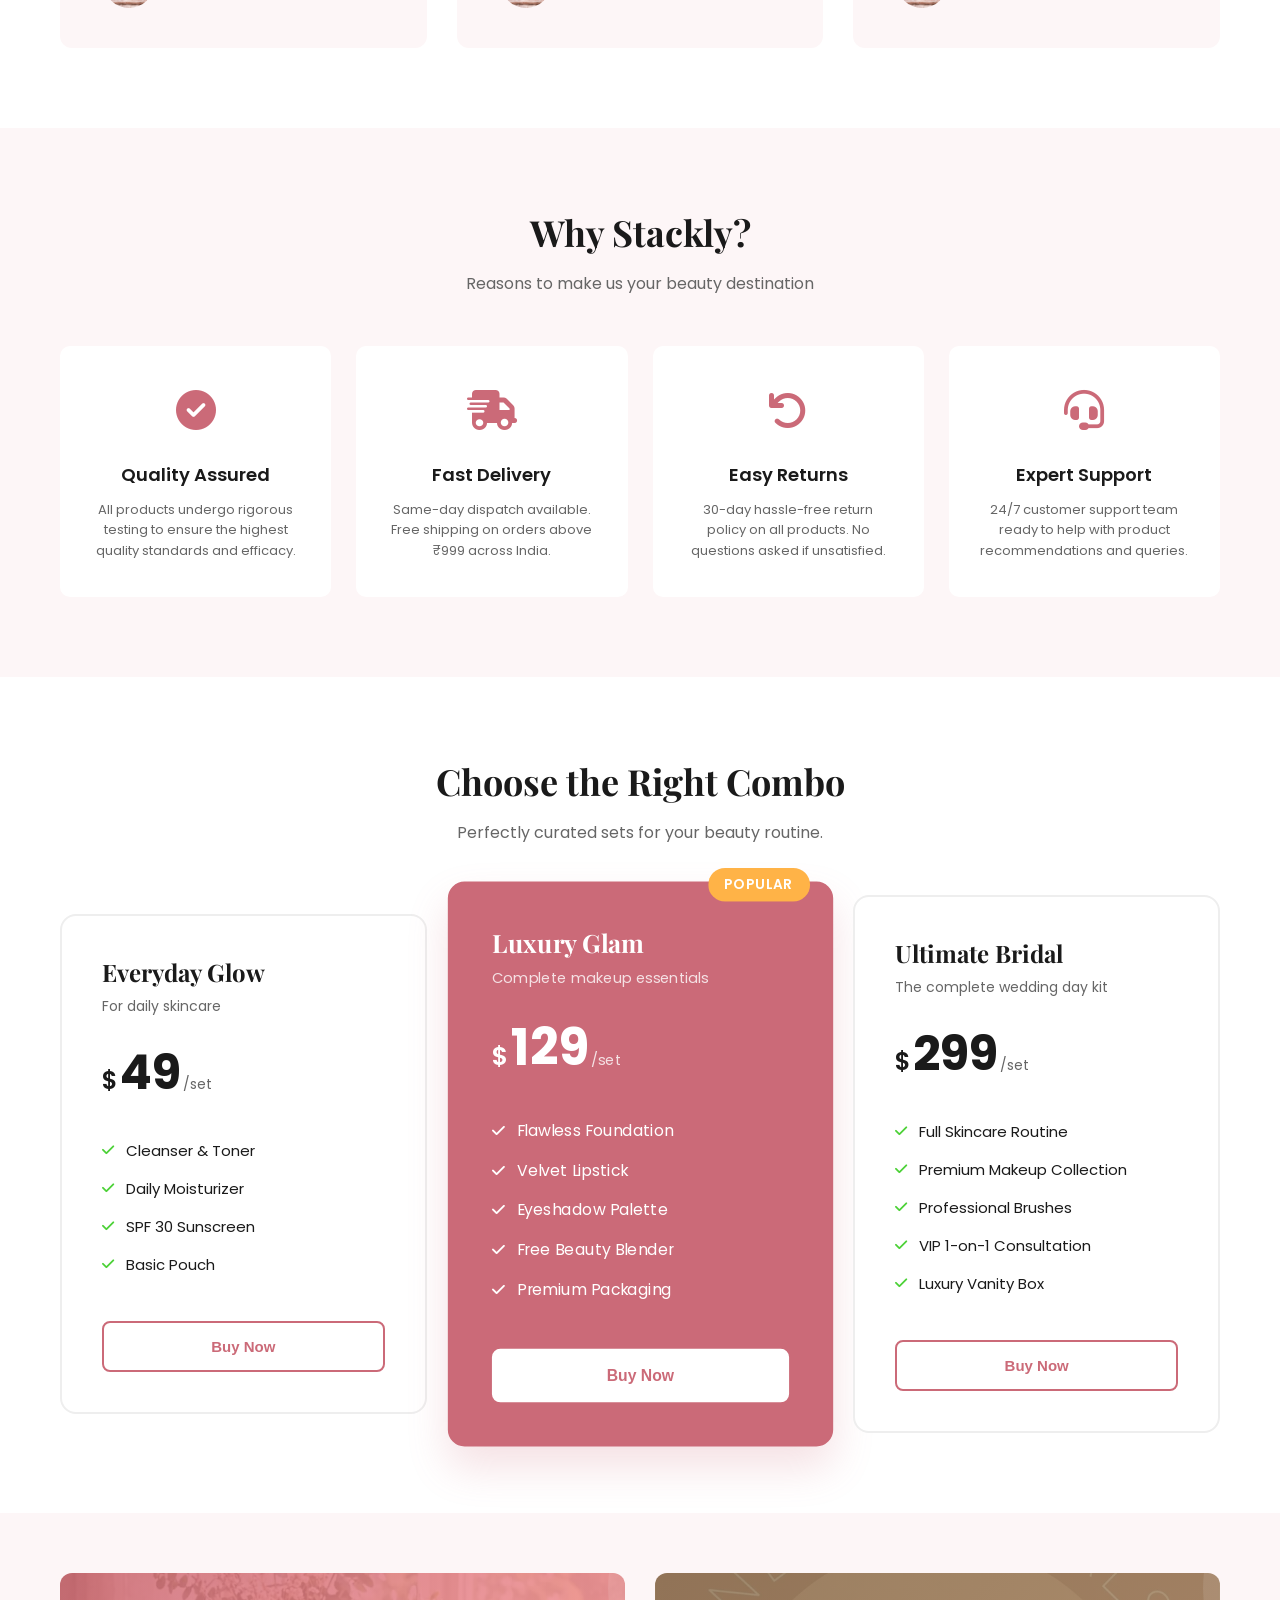
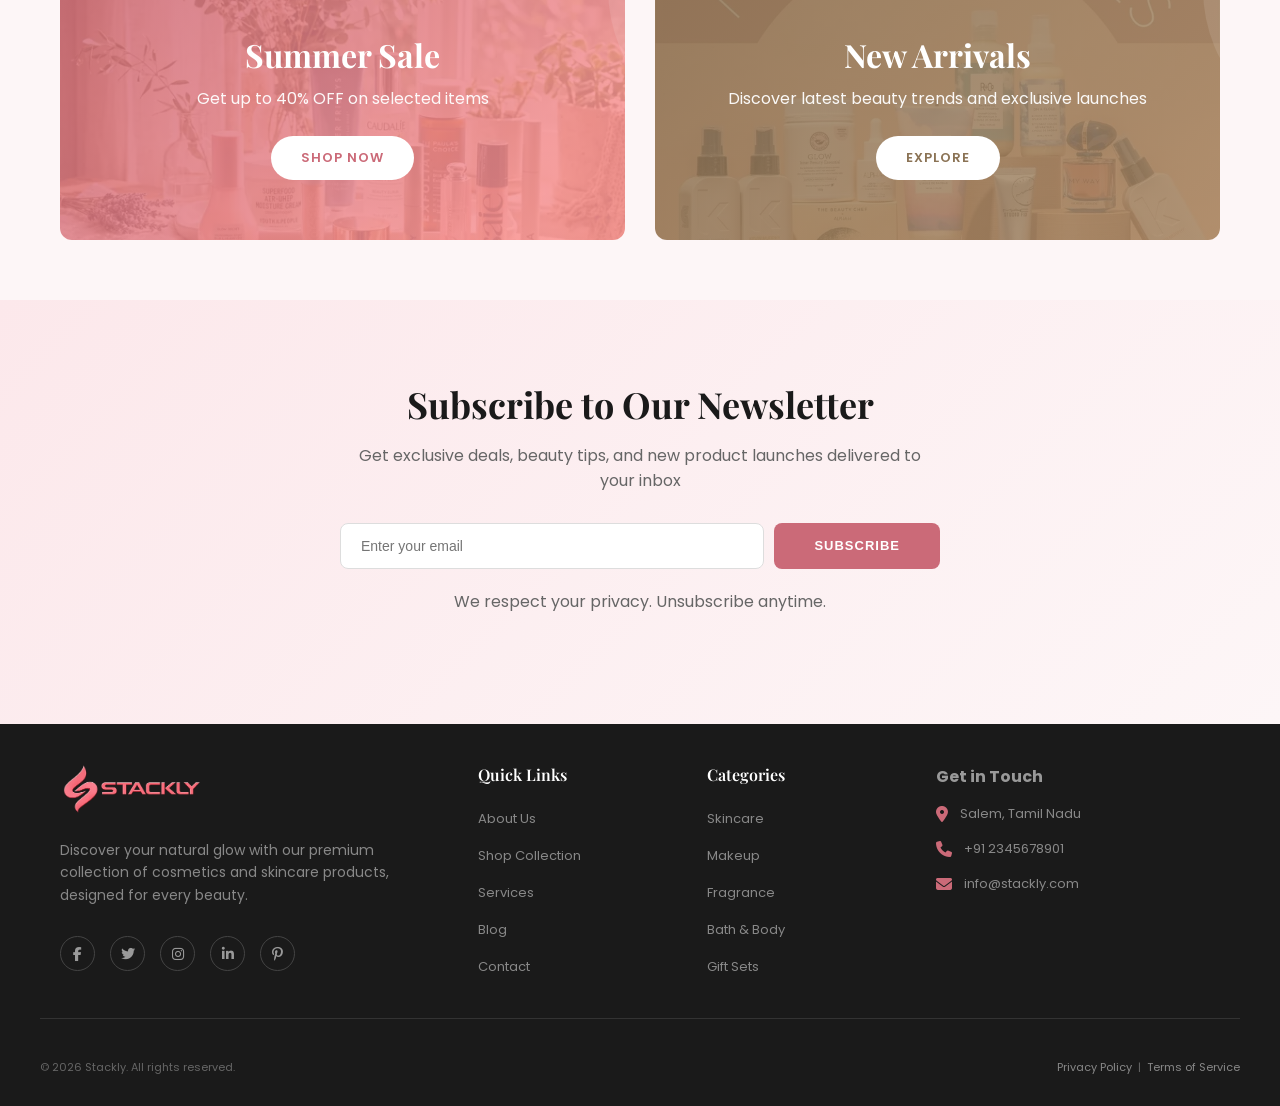
==== commit 953580f6: "Add files via upload" ====
--- a/index.html
+++ b/index.html
@@ -51,13 +51,21 @@
                     <span class="cart-badge">0</span>
                 </a>
             </div>
+            <div class="mobile-menu-btn">
+                <i class="fas fa-bars"></i>
+            </div>
+
         </div>
     </header>
 
     <!-- Hero Section -->
     <section class="hero">
-        <div class="container">
-            <div class="hero-content">
+        <video autoplay muted playsinline class="hero-video" id="heroPromoVideo">
+            <source src="assets/promo1.mp4" type="video/mp4">
+        </video>
+        <div class="hero-overlay"></div>
+        <div class="container">
+            <div class="hero-content text-center">
                 <div class="hero-subtitle">DISCOVER YOUR BEAUTY</div>
                 <h2 class="hero-title">
                     Enhance Your
@@ -71,9 +79,6 @@
                     Shop Now <i class="fa-solid fa-arrow-right-long"></i>
                 </a>
             </div>
-            <div class="hero-image">
-                <img src="assets/hero-index.webp" alt="Premium Cosmetics Products">
-            </div>
         </div>
     </section>
 
@@ -127,14 +132,14 @@
                         <img src="assets/product-01.webp" alt="Radiance Serum">
                         <div class="product-actions">
                             <button class="action-btn" title="Add to Wishlist" onclick="window.location.href='404.html'; return false;"><i class="fa-regular fa-heart"></i></button>
-                            <button class="action-btn" title="Quick View" onclick="window.location.href='404.html'; return false;"><i class="fa-regular fa-eye"></i></button>
+                            <button class="action-btn" title="Quick View" onclick="window.location.href='shop.html'; return false;"><i class="fa-regular fa-eye"></i></button>
                         </div>
                     </div>
                     <div class="product-details">
                         <span class="product-category">Skincare</span>
                         <h3 class="product-title">Radiance Glow Serum</h3>
                         <div class="product-price">$45.00</div>
-                        <button class="add-to-cart-btn" onclick="window.location.href='404.html'; return false;">Add to Cart</button>
+                        <button class="add-to-cart-btn">Add to Cart</button>
                     </div>
                 </div>
                 
@@ -144,14 +149,14 @@
                         <img src="assets/product-02.webp" alt="Velvet Matte Lipstick">
                         <div class="product-actions">
                             <button class="action-btn" title="Add to Wishlist" onclick="window.location.href='404.html'; return false;"><i class="fa-regular fa-heart"></i></button>
-                            <button class="action-btn" title="Quick View" onclick="window.location.href='404.html'; return false;"><i class="fa-regular fa-eye"></i></button>
+                            <button class="action-btn" title="Quick View" onclick="window.location.href='shop.html'; return false;"><i class="fa-regular fa-eye"></i></button>
                         </div>
                     </div>
                     <div class="product-details">
                         <span class="product-category">Makeup</span>
                         <h3 class="product-title">Velvet Matte Lipstick</h3>
                         <div class="product-price">$28.00</div>
-                        <button class="add-to-cart-btn" onclick="window.location.href='404.html'; return false;">Add to Cart</button>
+                        <button class="add-to-cart-btn">Add to Cart</button>
                     </div>
                 </div>
                 
@@ -162,14 +167,14 @@
                         <img src="assets/product-03.webp" alt="Hydrating Face Cream">
                         <div class="product-actions">
                             <button class="action-btn" title="Add to Wishlist" onclick="window.location.href='404.html'; return false;"><i class="fa-regular fa-heart"></i></button>
-                            <button class="action-btn" title="Quick View" onclick="window.location.href='404.html'; return false;"><i class="fa-regular fa-eye"></i></button>
+                            <button class="action-btn" title="Quick View" onclick="window.location.href='shop.html'; return false;"><i class="fa-regular fa-eye"></i></button>
                         </div>
                     </div>
                     <div class="product-details">
                         <span class="product-category">Skincare</span>
                         <h3 class="product-title">Hydrating Face Cream</h3>
                         <div class="product-price"><span class="old-price">$55.00</span> $44.00</div>
-                        <button class="add-to-cart-btn" onclick="window.location.href='404.html'; return false;">Add to Cart</button>
+                        <button class="add-to-cart-btn">Add to Cart</button>
                     </div>
                 </div>
                 
@@ -179,14 +184,14 @@
                         <img src="assets/product-04.webp" alt="Silk Foundation">
                         <div class="product-actions">
                             <button class="action-btn" title="Add to Wishlist" onclick="window.location.href='404.html'; return false;"><i class="fa-regular fa-heart"></i></button>
-                            <button class="action-btn" title="Quick View" onclick="window.location.href='404.html'; return false;"><i class="fa-regular fa-eye"></i></button>
+                            <button class="action-btn" title="Quick View" onclick="window.location.href='shop.html'; return false;"><i class="fa-regular fa-eye"></i></button>
                         </div>
                     </div>
                     <div class="product-details">
                         <span class="product-category">Makeup</span>
                         <h3 class="product-title">Flawless Silk Foundation</h3>
                         <div class="product-price">$42.00</div>
-                        <button class="add-to-cart-btn" onclick="window.location.href='404.html'; return false;">Add to Cart</button>
+                        <button class="add-to-cart-btn">Add to Cart</button>
                     </div>
                 </div>
             </div>
@@ -199,7 +204,7 @@
             <div class="banner-content">
                 <h2>Our Clean Beauty Promise</h2>
                 <p>100% Cruelty-Free, Vegan, and formulated without parabens or sulfates. Because your skin deserves the best of nature.</p>
-                <a href="shop.html" class="banner-btn">Read Our Story</a>
+                <a href="about.html" class="banner-btn">Read Our Story</a>
             </div>
         </div>
     </section>
@@ -309,6 +314,80 @@
                     </div>
                     <h3>Expert Support</h3>
                     <p>24/7 customer support team ready to help with product recommendations and queries.</p>
+                </div>
+            </div>
+        </div>
+    </section>
+
+    <!-- Combo Deals Section -->
+    <section class="combo-deals">
+        <div class="container">
+            <div class="section-header">
+                <h2>Choose the Right Combo</h2>
+                <p>Perfectly curated sets for your beauty routine.</p>
+            </div>
+            <div class="combo-grid">
+                <!-- Basic Combo -->
+                <div class="combo-card">
+                    <div class="combo-header">
+                        <h3>Everyday Glow</h3>
+                        <p>For daily skincare</p>
+                        <div class="combo-price">
+                            <span class="currency">$</span>
+                            <span class="amount">49</span>
+                            <span class="period">/set</span>
+                        </div>
+                    </div>
+                    <ul class="combo-features">
+                        <li><i class="fas fa-check"></i> Cleanser & Toner</li>
+                        <li><i class="fas fa-check"></i> Daily Moisturizer</li>
+                        <li><i class="fas fa-check"></i> SPF 30 Sunscreen</li>
+                        <li><i class="fas fa-check"></i> Basic Pouch</li>
+                    </ul>
+                    <button class="combo-btn" onclick="window.location.href='shop.html'; return false;">Buy Now</button>
+                </div>
+
+                <!-- Premium Combo -->
+                <div class="combo-card popular">
+                    <div class="popular-badge">Popular</div>
+                    <div class="combo-header">
+                        <h3>Luxury Glam</h3>
+                        <p>Complete makeup essentials</p>
+                        <div class="combo-price">
+                            <span class="currency">$</span>
+                            <span class="amount">129</span>
+                            <span class="period">/set</span>
+                        </div>
+                    </div>
+                    <ul class="combo-features">
+                        <li><i class="fas fa-check"></i> Flawless Foundation</li>
+                        <li><i class="fas fa-check"></i> Velvet Lipstick</li>
+                        <li><i class="fas fa-check"></i> Eyeshadow Palette</li>
+                        <li><i class="fas fa-check"></i> Free Beauty Blender</li>
+                        <li><i class="fas fa-check"></i> Premium Packaging</li>
+                    </ul>
+                    <button class="combo-btn" onclick="window.location.href='shop.html'; return false;">Buy Now</button>
+                </div>
+
+                <!-- Enterprise Combo -->
+                <div class="combo-card">
+                    <div class="combo-header">
+                        <h3>Ultimate Bridal</h3>
+                        <p>The complete wedding day kit</p>
+                        <div class="combo-price">
+                            <span class="currency">$</span>
+                            <span class="amount">299</span>
+                            <span class="period">/set</span>
+                        </div>
+                    </div>
+                    <ul class="combo-features">
+                        <li><i class="fas fa-check"></i> Full Skincare Routine</li>
+                        <li><i class="fas fa-check"></i> Premium Makeup Collection</li>
+                        <li><i class="fas fa-check"></i> Professional Brushes</li>
+                        <li><i class="fas fa-check"></i> VIP 1-on-1 Consultation</li>
+                        <li><i class="fas fa-check"></i> Luxury Vanity Box</li>
+                    </ul>
+                    <button class="combo-btn" onclick="window.location.href='shop.html'; return false;">Buy Now</button>
                 </div>
             </div>
         </div>
@@ -422,6 +501,23 @@
     </footer>
 
     <!-- JS script -->
+    <script src="js/cart.js"></script>
     <script src="js/script.js"></script>
+    <script>
+        // Hero Promo Video Playlist
+        document.addEventListener('DOMContentLoaded', function() {
+            const videoElement = document.getElementById('heroPromoVideo');
+            if (videoElement) {
+                const promos = ['assets/promo1.mp4', 'assets/promo2.mp4', 'assets/promo3.mp4', 'assets/promo4.mp4'];
+                let currentPromo = 0;
+                
+                videoElement.addEventListener('ended', function() {
+                    currentPromo = (currentPromo + 1) % promos.length;
+                    videoElement.src = promos[currentPromo];
+                    videoElement.play().catch(e => console.log('Autoplay prevented:', e));
+                });
+            }
+        });
+    </script>
 </body>
 </html>
--- a/css/common.css
+++ b/css/common.css
@@ -1,345 +1,428 @@
-:root {
-    --primary-color: #cb6a78;
-    --text-dark: #1a1a1a;
-    --text-gray: #666666;
-    --bg-light: #fdf6f7;
-    --font-sans: 'Poppins', sans-serif;
-    --font-serif: 'Playfair Display', serif;
-    --font-script: 'Pinyon Script', cursive;
-}
-
-* {
-    margin: 0;
-    padding: 0;
-    box-sizing: border-box;
-}
-
-body {
-    font-family: var(--font-sans);
-    color: var(--text-dark);
-    background-color: var(--bg-light);
-    overflow-x: hidden;
-}
-
-a {
-    text-decoration: none;
-    color: inherit;
-}
-
-ul {
-    list-style: none;
-}
-
-.container {
-    max-width: 1200px;
-    margin: 0 auto;
-    padding: 0 20px;
-}
-
-/* Header Styles */
-header {
-    background-color: #ffffff;
-    padding: 15px 0;
-    box-shadow: 0 2px 10px rgba(0,0,0,0.05);
-    position: sticky;
-    top: 0;
-    z-index: 100;
-}
-
-header .container {
-    display: flex;
-    justify-content: space-between;
-    align-items: center;
-}
-
-.logo-container {
-    display: flex;
-    align-items: center;
-    gap: 10px;
-}
-
-.logo-container img {
-    height: 60px;
-    width: auto;
-}
-
-.logo-text {
-    display: flex;
-    flex-direction: column;
-}
-
-.logo-text h1 {
-    font-family: var(--font-serif);
-    font-size: 24px;
-    font-weight: 600;
-    letter-spacing: 0.5px;
-}
-
-.logo-text span {
-    font-size: 10px;
-    color: var(--primary-color);
-    letter-spacing: 1px;
-    text-transform: uppercase;
-    font-weight: 500;
-}
-
-nav ul {
-    display: flex;
-    gap: 30px;
-    align-items: center;
-}
-
-nav ul li {
-    position: relative;
-}
-
-nav ul li a {
-    font-size: 15px;
-    font-weight: 500;
-    color: var(--text-dark);
-    transition: color 0.3s ease;
-}
-
-nav ul li a:hover, nav ul li a.active {
-    color: var(--primary-color);
-}
-
-nav ul li a.active::after {
-    content: '';
-    position: absolute;
-    bottom: -5px;
-    left: 0;
-    width: 100%;
-    height: 2px;
-    background-color: var(--primary-color);
-}
-
-.badge {
-    position: absolute;
-    top: -10px;
-    right: -25px;
-    background-color: var(--primary-color);
-    color: white;
-    font-size: 10px;
-    padding: 2px 6px;
-    border-radius: 10px;
-    font-weight: 500;
-}
-
-.header-actions {
-    display: flex;
-    align-items: center;
-    gap: 20px;
-}
-
-.login-btn {
-    display: flex;
-    align-items: center;
-    gap: 8px;
-    background-color: #f7e8ea;
-    padding: 8px 16px;
-    border-radius: 20px;
-    font-size: 14px;
-    font-weight: 500;
-    transition: background-color 0.3s ease;
-}
-
-.login-btn:hover {
-    background-color: #f0d4d8;
-}
-
-.login-btn i {
-    font-size: 16px;
-}
-
-.cart-btn {
-    position: relative;
-    font-size: 20px;
-    color: var(--text-dark);
-}
-
-.cart-badge {
-    position: absolute;
-    top: -5px;
-    right: -8px;
-    background-color: var(--primary-color);
-    color: white;
-    font-size: 10px;
-    width: 16px;
-    height: 16px;
-    display: flex;
-    align-items: center;
-    justify-content: center;
-    border-radius: 50%;
-}
-
-/* Footer Styles */
-footer {
-    background-color: #1a1a1a;
-    color: #999999;
-    padding: 40px 0 0 0;
-    margin-top: 0;
-}
-
-footer > .container:first-child {
-    display: grid;
-    grid-template-columns: 2fr 1fr 1fr 1.5fr;
-    gap: 40px;
-    margin-bottom: 10px;
-    padding-bottom: 40px;
-    border-bottom: 1px solid #333333;
-}
-
-footer .container:last-of-type {
-    border-bottom: none;
-}
-
-.footer-about {
-    display: flex;
-    flex-direction: column;
-    gap: 15px;
-}
-
-.footer-about-logo {
-    display: flex;
-    align-items: center;
-    gap: 10px;
-    margin-bottom: 10px;
-}
-
-.footer-about-logo img {
-    height: 50px;
-    width: auto;
-}
-
-.footer-about-logo h3 {
-    font-family: var(--font-serif);
-    font-size: 20px;
-    font-weight: 600;
-    color: #c19a7a;
-    letter-spacing: 0.5px;
-}
-
-.footer-about p {
-    font-size: 14px;
-    line-height: 1.6;
-    color: #888888;
-}
-
-.footer-socials {
-    display: flex;
-    gap: 15px;
-    margin-top: 15px;
-}
-
-.footer-socials a {
-    display: flex;
-    align-items: center;
-    justify-content: center;
-    width: 35px;
-    height: 35px;
-    border: 1px solid #444444;
-    border-radius: 50%;
-    color: #999999;
-    transition: all 0.3s ease;
-    font-size: 14px;
-}
-
-.footer-socials a:hover {
-    background-color: var(--primary-color);
-    border-color: var(--primary-color);
-    color: white;
-}
-
-.footer-section h4 {
-    font-size: 16px;
-    font-weight: 600;
-    color: #ffffff;
-    margin-bottom: 20px;
-    font-family: var(--font-serif);
-}
-
-.footer-section ul {
-    display: flex;
-    flex-direction: column;
-    gap: 12px;
-}
-
-.footer-section ul li a {
-    font-size: 13px;
-    color: #888888;
-    transition: color 0.3s ease;
-}
-
-.footer-section ul li a:hover {
-    color: var(--primary-color);
-}
-
-.footer-contact {
-    display: flex;
-    flex-direction: column;
-    gap: 15px;
-}
-
-.footer-contact-item {
-    display: flex;
-    gap: 12px;
-    align-items: flex-start;
-}
-
-.footer-contact-item i {
-    color: var(--primary-color);
-    font-size: 16px;
-    margin-top: 2px;
-    flex-shrink: 0;
-}
-
-.footer-contact-item span {
-    font-size: 13px;
-    color: #888888;
-}
-
-.footer-copyright {
-    display: flex;
-    justify-content: space-between;
-    align-items: center;
-    font-size: 11px;
-    color: #666666;
-    padding: 15px 0;
-}
-
-.footer-copyright a {
-    color: #888888;
-    transition: color 0.3s ease;
-}
-
-.footer-copyright a:hover {
-    color: var(--primary-color);
-}
-
-/* Copyright Section Container */
-footer > .container:last-of-type {
-    padding: 15px 0;
-    margin-bottom: 0;
-    border-bottom: none;
-}
-
-@media (max-width: 768px) {
-    footer .container:first-of-type {
-        grid-template-columns: 1fr 1fr;
-        gap: 30px;
-    }
-    
-    .footer-copyright {
-        flex-direction: column;
-        gap: 10px;
-        text-align: center;
-    }
-}
-
-@media (max-width: 480px) {
-    footer .container:first-of-type {
-        grid-template-columns: 1fr;
-        gap: 30px;
-    }
-}
+:root {
+    --primary-color: #cb6a78;
+    --text-dark: #1a1a1a;
+    --text-gray: #666666;
+    --bg-light: #fdf6f7;
+    --font-sans: 'Poppins', sans-serif;
+    --font-serif: 'Playfair Display', serif;
+    --font-script: 'Pinyon Script', cursive;
+}
+
+* {
+    margin: 0;
+    padding: 0;
+    box-sizing: border-box;
+}
+
+body {
+    font-family: var(--font-sans);
+    color: var(--text-dark);
+    background-color: var(--bg-light);
+    overflow-x: hidden;
+}
+
+a {
+    text-decoration: none;
+    color: inherit;
+}
+
+ul {
+    list-style: none;
+}
+
+.container {
+    max-width: 1200px;
+    margin: 0 auto;
+    padding: 0 20px;
+}
+
+/* Header Styles */
+header {
+    background-color: #ffffff;
+    padding: 15px 0;
+    box-shadow: 0 2px 10px rgba(0,0,0,0.05);
+    position: sticky;
+    top: 0;
+    z-index: 100;
+}
+
+header .container {
+    display: flex;
+    justify-content: space-between;
+    align-items: center;
+}
+
+.logo-container {
+    display: flex;
+    align-items: center;
+    gap: 10px;
+}
+
+.logo-container img {
+    height: 60px;
+    width: auto;
+}
+
+.logo-text {
+    display: flex;
+    flex-direction: column;
+}
+
+.logo-text h1 {
+    font-family: var(--font-serif);
+    font-size: 24px;
+    font-weight: 600;
+    letter-spacing: 0.5px;
+}
+
+.logo-text span {
+    font-size: 10px;
+    color: var(--primary-color);
+    letter-spacing: 1px;
+    text-transform: uppercase;
+    font-weight: 500;
+}
+
+nav ul {
+    display: flex;
+    gap: 30px;
+    align-items: center;
+}
+
+nav ul li {
+    position: relative;
+}
+
+nav ul li a {
+    font-size: 15px;
+    font-weight: 500;
+    color: var(--text-dark);
+    transition: color 0.3s ease;
+}
+
+nav ul li a:hover, nav ul li a.active {
+    color: var(--primary-color);
+}
+
+nav ul li a.active::after {
+    content: '';
+    position: absolute;
+    bottom: -5px;
+    left: 0;
+    width: 100%;
+    height: 2px;
+    background-color: var(--primary-color);
+}
+
+.badge {
+    position: absolute;
+    top: -10px;
+    right: -25px;
+    background-color: var(--primary-color);
+    color: white;
+    font-size: 10px;
+    padding: 2px 6px;
+    border-radius: 10px;
+    font-weight: 500;
+}
+
+.header-actions {
+    display: flex;
+    align-items: center;
+    gap: 20px;
+}
+
+.login-btn {
+    display: flex;
+    align-items: center;
+    gap: 8px;
+    background-color: #f7e8ea;
+    padding: 8px 16px;
+    border-radius: 20px;
+    font-size: 14px;
+    font-weight: 500;
+    transition: background-color 0.3s ease;
+}
+
+.login-btn:hover {
+    background-color: #f0d4d8;
+}
+
+.login-btn i {
+    font-size: 16px;
+}
+
+.cart-btn {
+    position: relative;
+    font-size: 20px;
+    color: var(--text-dark);
+}
+
+.cart-badge {
+    position: absolute;
+    top: -5px;
+    right: -8px;
+    background-color: var(--primary-color);
+    color: white;
+    font-size: 10px;
+    width: 16px;
+    height: 16px;
+    display: flex;
+    align-items: center;
+    justify-content: center;
+    border-radius: 50%;
+}
+
+/* Footer Styles */
+footer {
+    background-color: #1a1a1a;
+    color: #999999;
+    padding: 40px 0 0 0;
+    margin-top: 0;
+}
+
+footer > .container:first-child {
+    display: grid;
+    grid-template-columns: 2fr 1fr 1fr 1.5fr;
+    gap: 40px;
+    margin-bottom: 10px;
+    padding-bottom: 40px;
+    border-bottom: 1px solid #333333;
+}
+
+footer .container:last-of-type {
+    border-bottom: none;
+}
+
+.footer-about {
+    display: flex;
+    flex-direction: column;
+    gap: 15px;
+}
+
+.footer-about-logo {
+    display: flex;
+    align-items: center;
+    gap: 10px;
+    margin-bottom: 10px;
+}
+
+.footer-about-logo img {
+    height: 50px;
+    width: auto;
+}
+
+.footer-about-logo h3 {
+    font-family: var(--font-serif);
+    font-size: 20px;
+    font-weight: 600;
+    color: #c19a7a;
+    letter-spacing: 0.5px;
+}
+
+.footer-about p {
+    font-size: 14px;
+    line-height: 1.6;
+    color: #888888;
+}
+
+.footer-socials {
+    display: flex;
+    gap: 15px;
+    margin-top: 15px;
+}
+
+.footer-socials a {
+    display: flex;
+    align-items: center;
+    justify-content: center;
+    width: 35px;
+    height: 35px;
+    border: 1px solid #444444;
+    border-radius: 50%;
+    color: #999999;
+    transition: all 0.3s ease;
+    font-size: 14px;
+}
+
+.footer-socials a:hover {
+    background-color: var(--primary-color);
+    border-color: var(--primary-color);
+    color: white;
+}
+
+.footer-section h4 {
+    font-size: 16px;
+    font-weight: 600;
+    color: #ffffff;
+    margin-bottom: 20px;
+    font-family: var(--font-serif);
+}
+
+.footer-section ul {
+    display: flex;
+    flex-direction: column;
+    gap: 12px;
+}
+
+.footer-section ul li a {
+    font-size: 13px;
+    color: #888888;
+    transition: color 0.3s ease;
+}
+
+.footer-section ul li a:hover {
+    color: var(--primary-color);
+}
+
+.footer-contact {
+    display: flex;
+    flex-direction: column;
+    gap: 15px;
+}
+
+.footer-contact-item {
+    display: flex;
+    gap: 12px;
+    align-items: flex-start;
+}
+
+.footer-contact-item i {
+    color: var(--primary-color);
+    font-size: 16px;
+    margin-top: 2px;
+    flex-shrink: 0;
+}
+
+.footer-contact-item span {
+    font-size: 13px;
+    color: #888888;
+}
+
+.footer-copyright {
+    display: flex;
+    justify-content: space-between;
+    align-items: center;
+    font-size: 11px;
+    color: #666666;
+    padding: 15px 0;
+}
+
+.footer-copyright a {
+    color: #888888;
+    transition: color 0.3s ease;
+}
+
+.footer-copyright a:hover {
+    color: var(--primary-color);
+}
+
+/* Copyright Section Container */
+footer > .container:last-of-type {
+    padding: 15px 0;
+    margin-bottom: 0;
+    border-bottom: none;
+}
+
+@media (max-width: 768px) {
+    footer .container:first-of-type {
+        grid-template-columns: 1fr 1fr;
+        gap: 30px;
+    }
+    
+    .footer-copyright {
+        flex-direction: column;
+        gap: 10px;
+        text-align: center;
+    }
+}
+
+@media (max-width: 480px) {
+    footer .container:first-of-type {
+        grid-template-columns: 1fr;
+        gap: 30px;
+    }
+}
+
+/* Mobile Menu Styles */
+.mobile-menu-btn {
+    display: none;
+    font-size: 24px;
+    cursor: pointer;
+    color: var(--text-dark);
+    z-index: 1001;
+}
+
+@media (max-width: 992px) {
+    .header-actions {
+        margin-right: 15px;
+    }
+    
+    .mobile-menu-btn {
+        display: block;
+        position: relative;
+    }
+    
+    header nav {
+        position: fixed;
+        top: 0;
+        right: -100%;
+        width: 100%;
+        max-width: 100%;
+        height: 100vh;
+        background-color: black;
+        box-shadow: -5px 0 15px rgba(0,0,0,0.1);
+        z-index: 1000;
+        transition: right 0.4s ease;
+        padding: 100px 30px 30px;
+        display: flex;
+        flex-direction: column;
+    }
+    
+    header nav.active {
+        right: 0;
+    }
+    
+    header nav.active ~ .mobile-menu-btn {
+        color: white;
+    }
+    
+    header nav ul {
+        flex-direction: column;
+        align-items: flex-start;
+        gap: 25px;
+    }
+    
+    header nav ul li a {
+        font-size: 18px;
+        color: white;
+    }
+    
+    /* Move badge for mobile */
+    .badge {
+        position: relative;
+        top: -2px;
+        right: -5px;
+    }
+}
+
+@media (max-width: 576px) {
+    .header-actions .login-btn {
+        padding: 10px;
+        border-radius: 50%;
+        width: 40px;
+        height: 40px;
+        justify-content: center;
+    }
+    .header-actions .login-btn i {
+        margin: 0;
+    }
+    /* The text node inside login btn is what we want to hide, but it's not wrapped in a span. 
+       Let's use font-size 0 to hide text and restore font-size for icon */
+    .header-actions .login-btn {
+        font-size: 0;
+    }
+    .header-actions .login-btn i {
+        font-size: 16px;
+    }
+}
--- a/css/index.css
+++ b/css/index.css
@@ -2,42 +2,71 @@
 .hero {
     display: flex;
     align-items: center;
+    justify-content: center;
     min-height: calc(100vh - 80px); /* Adjust based on header height */
-    background-color: #fce8eb;
-    background-image: radial-gradient(circle at 70% 50%, #fdf6f7 0%, #fce8eb 100%);
     position: relative;
     overflow: hidden;
 }
 
+.hero-video {
+    position: absolute;
+    top: 50%;
+    left: 50%;
+    min-width: 100%;
+    min-height: 100%;
+    width: auto;
+    height: auto;
+    transform: translate(-50%, -50%);
+    object-fit: cover;
+    z-index: 0;
+}
+
+.hero-overlay {
+    position: absolute;
+    top: 0;
+    left: 0;
+    width: 100%;
+    height: 100%;
+    background: rgba(0, 0, 0, 0.3); /* Subtle dark tint to show actual video while maintaining text contrast */
+    z-index: 1;
+}
+
 .hero .container {
     display: flex;
+    flex-direction: column;
     align-items: center;
-    justify-content: space-between;
+    justify-content: center;
     width: 100%;
+    position: relative;
+    z-index: 2;
+    text-align: center;
 }
 
 .hero-content {
-    flex: 1;
-    max-width: 500px;
-    z-index: 10;
-    padding-right: 20px;
+    max-width: 650px;
+    display: flex;
+    flex-direction: column;
+    align-items: center;
+    text-align: center;
 }
 
 .hero-subtitle {
-    color: var(--primary-color);
+    color: #ffffff;
     font-size: 14px;
     font-weight: 600;
     letter-spacing: 2px;
     text-transform: uppercase;
     margin-bottom: 15px;
+    text-shadow: 0 2px 4px rgba(0, 0, 0, 0.5);
 }
 
 .hero-title {
     font-family: var(--font-serif);
     font-size: 64px;
     line-height: 1.1;
-    color: var(--text-dark);
+    color: #ffffff;
     margin-bottom: 20px;
+    text-shadow: 0 2px 8px rgba(0, 0, 0, 0.5);
 }
 
 .hero-title .highlight {
@@ -47,21 +76,23 @@
     font-weight: 400;
     display: block;
     margin-top: 5px;
+    text-shadow: 0 2px 8px rgba(0, 0, 0, 0.5);
 }
 
 .hero-divider {
     width: 60px;
     height: 3px;
     background-color: var(--primary-color);
-    margin: 25px 0;
+    margin: 25px auto;
 }
 
 .hero-desc {
-    color: var(--text-gray);
-    font-size: 16px;
+    color: #ffffff;
+    font-size: 18px;
     line-height: 1.6;
     margin-bottom: 40px;
-    max-width: 400px;
+    font-weight: 500;
+    text-shadow: 0 2px 4px rgba(0, 0, 0, 0.5);
 }
 
 .shop-now-btn {
@@ -81,22 +112,6 @@
 .shop-now-btn:hover {
     background-color: #b55a66;
     transform: translateY(-2px);
-}
-
-.hero-image {
-    flex: 1.2;
-    position: relative;
-    display: flex;
-    justify-content: flex-end;
-}
-
-.hero-image img {
-    max-width: 100%;
-    height: auto;
-    border-radius: 10px;
-    box-shadow: 0 20px 40px rgba(0,0,0,0.1);
-    /* For a seamless blend if the image background is light pink */
-    mix-blend-mode: multiply;
 }
 
 /* Responsive adjustments */
@@ -420,22 +435,60 @@
 
 /* Responsive updates for new sections */
 @media (max-width: 992px) {
-    .categories-grid, .products-grid {
+    .categories-grid, .products-grid, .combo-grid {
         grid-template-columns: repeat(2, 1fr);
     }
 }
 
+@media (max-width: 768px) {
+    .testimonials-grid {
+        grid-template-columns: 1fr;
+    }
+    
+    .why-choose-grid {
+        grid-template-columns: repeat(2, 1fr);
+    }
+
+    .combo-grid {
+        grid-template-columns: 1fr;
+        gap: 20px;
+    }
+    
+    .combo-card.popular {
+        transform: none;
+    }
+    
+    .combo-card.popular:hover {
+        transform: translateY(-10px);
+    }
+}
+
 @media (max-width: 576px) {
-    .categories-grid, .products-grid {
+    .categories-grid, .products-grid, .combo-grid, .why-choose-grid {
         grid-template-columns: 1fr;
     }
     
     .banner-content h2 {
         font-size: 32px;
     }
-}
-
-/* Testimonials Section */
+    
+    .hero-title {
+        font-size: 36px;
+    }
+    
+    .hero-title .highlight {
+        font-size: 46px;
+    }
+    
+    .hero-desc {
+        font-size: 14px;
+        margin-bottom: 25px;
+    }
+
+    .combo-card {
+        padding: 25px;
+    }
+}
 .testimonials-section {
     padding: 80px 0;
     background-color: #ffffff;
@@ -591,6 +644,168 @@
     color: var(--text-gray);
     line-height: 1.6;
     transition: color 0.3s ease;
+}
+
+/* Combo Deals Section */
+.combo-deals {
+    padding: 80px 0;
+    background-color: #ffffff;
+}
+
+.combo-grid {
+    display: grid;
+    grid-template-columns: repeat(3, 1fr);
+    gap: 30px;
+    align-items: center;
+}
+
+.combo-card {
+    background: white;
+    border: 2px solid #eee;
+    border-radius: 16px;
+    padding: 40px;
+    position: relative;
+    transition: all 0.3s ease;
+    display: flex;
+    flex-direction: column;
+}
+
+.combo-card:hover {
+    transform: translateY(-10px);
+    box-shadow: 0 20px 40px rgba(0,0,0,0.08);
+    border-color: #fce8eb;
+}
+
+.combo-card.popular {
+    background: var(--primary-color);
+    color: white;
+    border-color: var(--primary-color);
+    transform: scale(1.05);
+    box-shadow: 0 20px 40px rgba(203, 106, 120, 0.2);
+}
+
+.combo-card.popular:hover {
+    transform: scale(1.05) translateY(-10px);
+}
+
+.popular-badge {
+    position: absolute;
+    top: -15px;
+    right: 20px;
+    background: #ffb347;
+    color: white;
+    padding: 6px 15px;
+    border-radius: 20px;
+    font-size: 13px;
+    font-weight: 600;
+    text-transform: uppercase;
+    letter-spacing: 1px;
+}
+
+.combo-header {
+    margin-bottom: 30px;
+}
+
+.combo-header h3 {
+    font-size: 24px;
+    margin-bottom: 8px;
+    font-family: var(--font-serif);
+}
+
+.combo-card.popular .combo-header h3 {
+    color: white;
+}
+
+.combo-header p {
+    color: var(--text-gray);
+    font-size: 14px;
+    margin-bottom: 20px;
+}
+
+.combo-card.popular .combo-header p {
+    color: rgba(255,255,255,0.8);
+}
+
+.combo-price {
+    display: flex;
+    align-items: baseline;
+    gap: 2px;
+}
+
+.currency {
+    font-size: 24px;
+    font-weight: 600;
+}
+
+.amount {
+    font-size: 48px;
+    font-weight: 700;
+}
+
+.period {
+    font-size: 14px;
+    color: var(--text-gray);
+}
+
+.combo-card.popular .period {
+    color: rgba(255,255,255,0.8);
+}
+
+.combo-features {
+    list-style: none;
+    padding: 0;
+    margin: 0 0 30px 0;
+    flex: 1;
+}
+
+.combo-features li {
+    display: flex;
+    align-items: center;
+    gap: 12px;
+    margin-bottom: 15px;
+    font-size: 15px;
+    color: var(--text-dark);
+}
+
+.combo-card.popular .combo-features li {
+    color: white;
+}
+
+.combo-features li i {
+    color: #4cd137;
+    font-size: 14px;
+}
+
+.combo-card.popular .combo-features li i {
+    color: #ffffff;
+}
+
+.combo-btn {
+    width: 100%;
+    padding: 15px;
+    border-radius: 8px;
+    font-weight: 600;
+    font-size: 15px;
+    cursor: pointer;
+    transition: all 0.3s ease;
+    border: 2px solid var(--primary-color);
+    background: transparent;
+    color: var(--primary-color);
+}
+
+.combo-btn:hover {
+    background: var(--primary-color);
+    color: white;
+}
+
+.combo-card.popular .combo-btn {
+    background: white;
+    color: var(--primary-color);
+    border-color: white;
+}
+
+.combo-card.popular .combo-btn:hover {
+    background: #fdf6f7;
 }
 
 /* Special Offers Section */
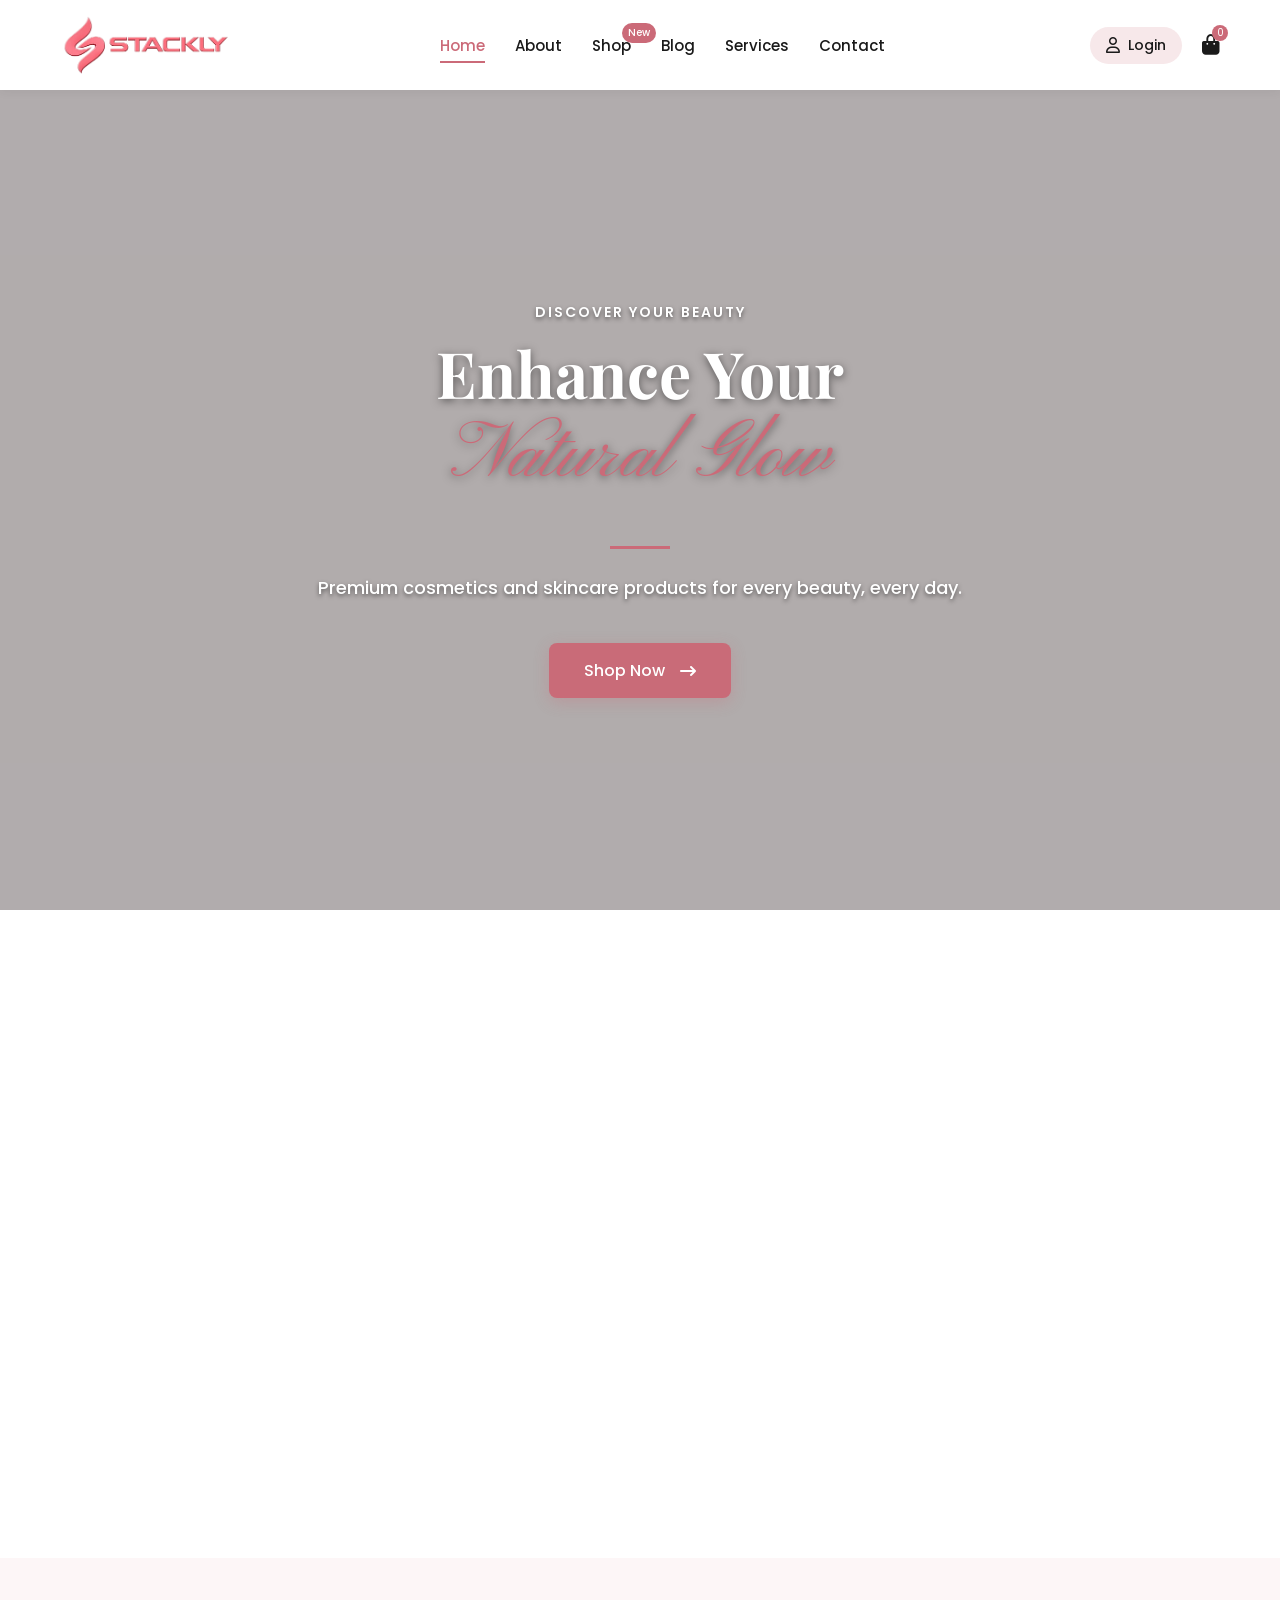
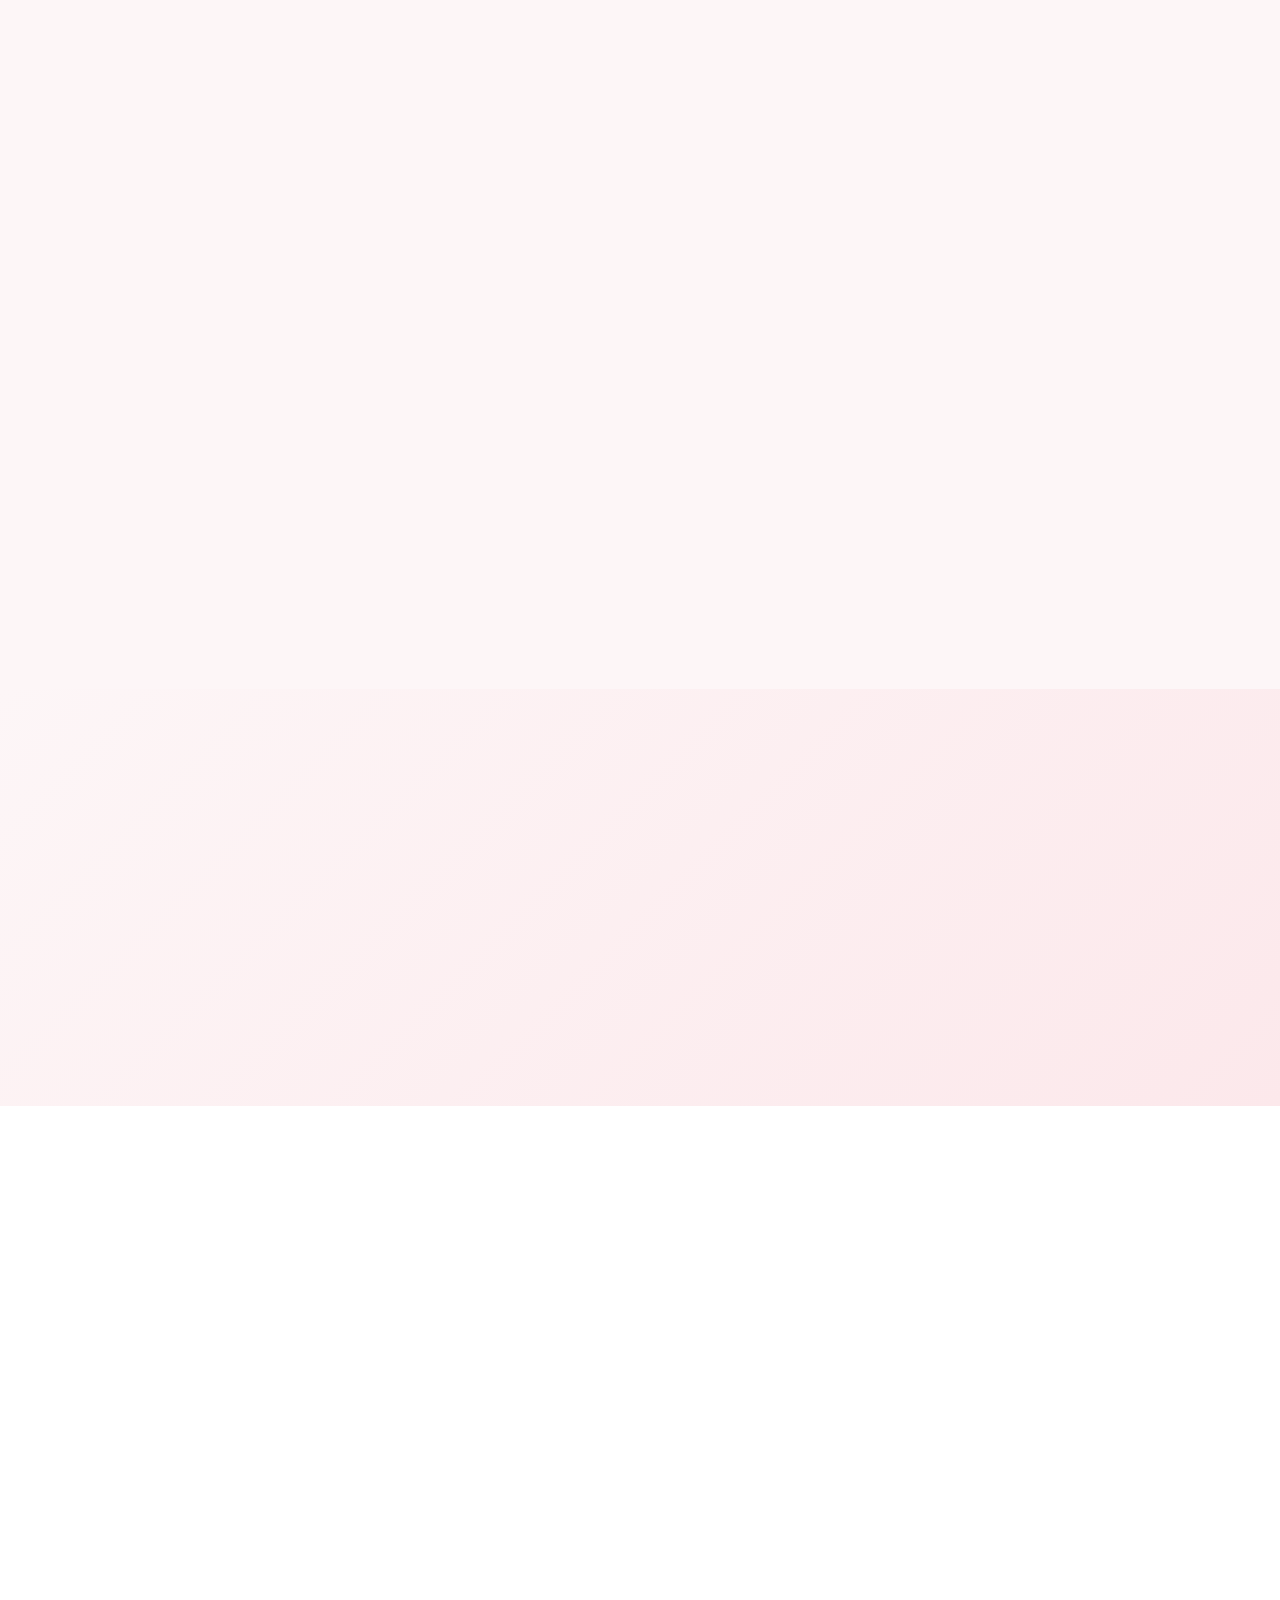
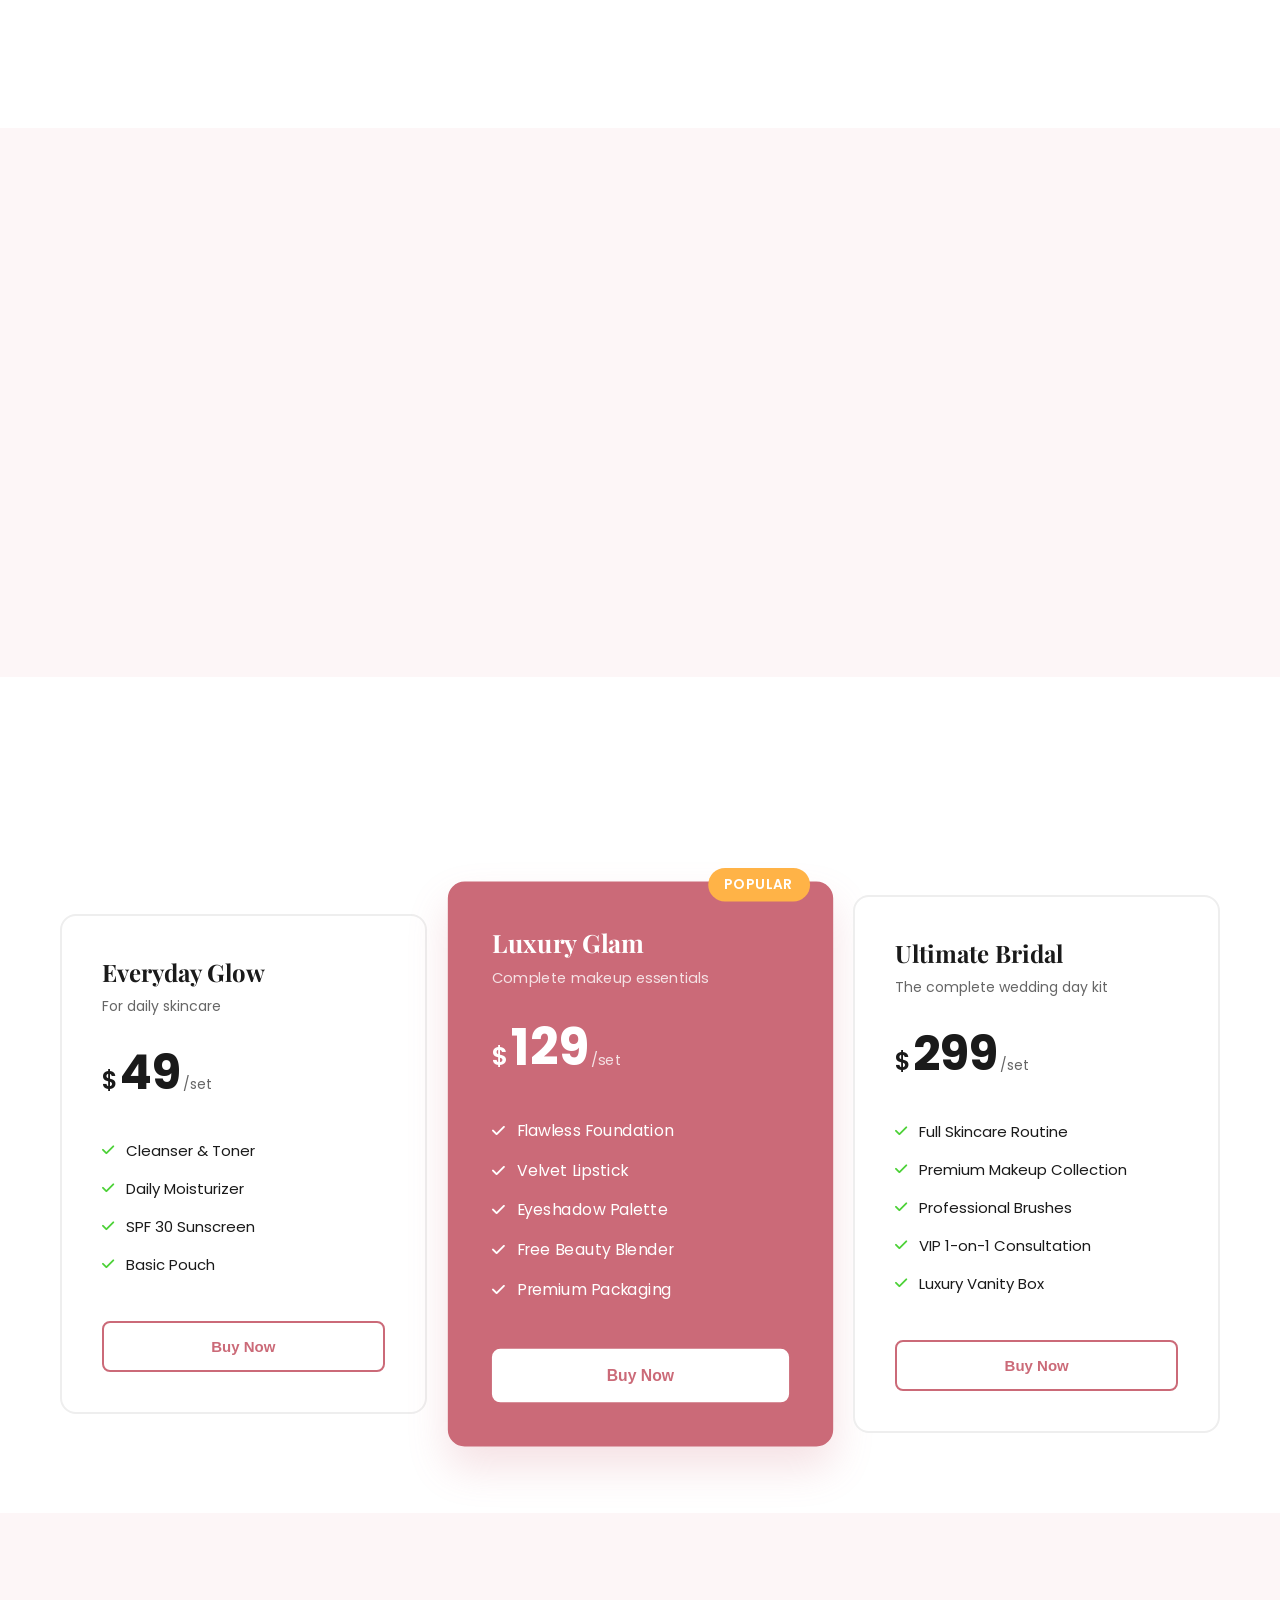
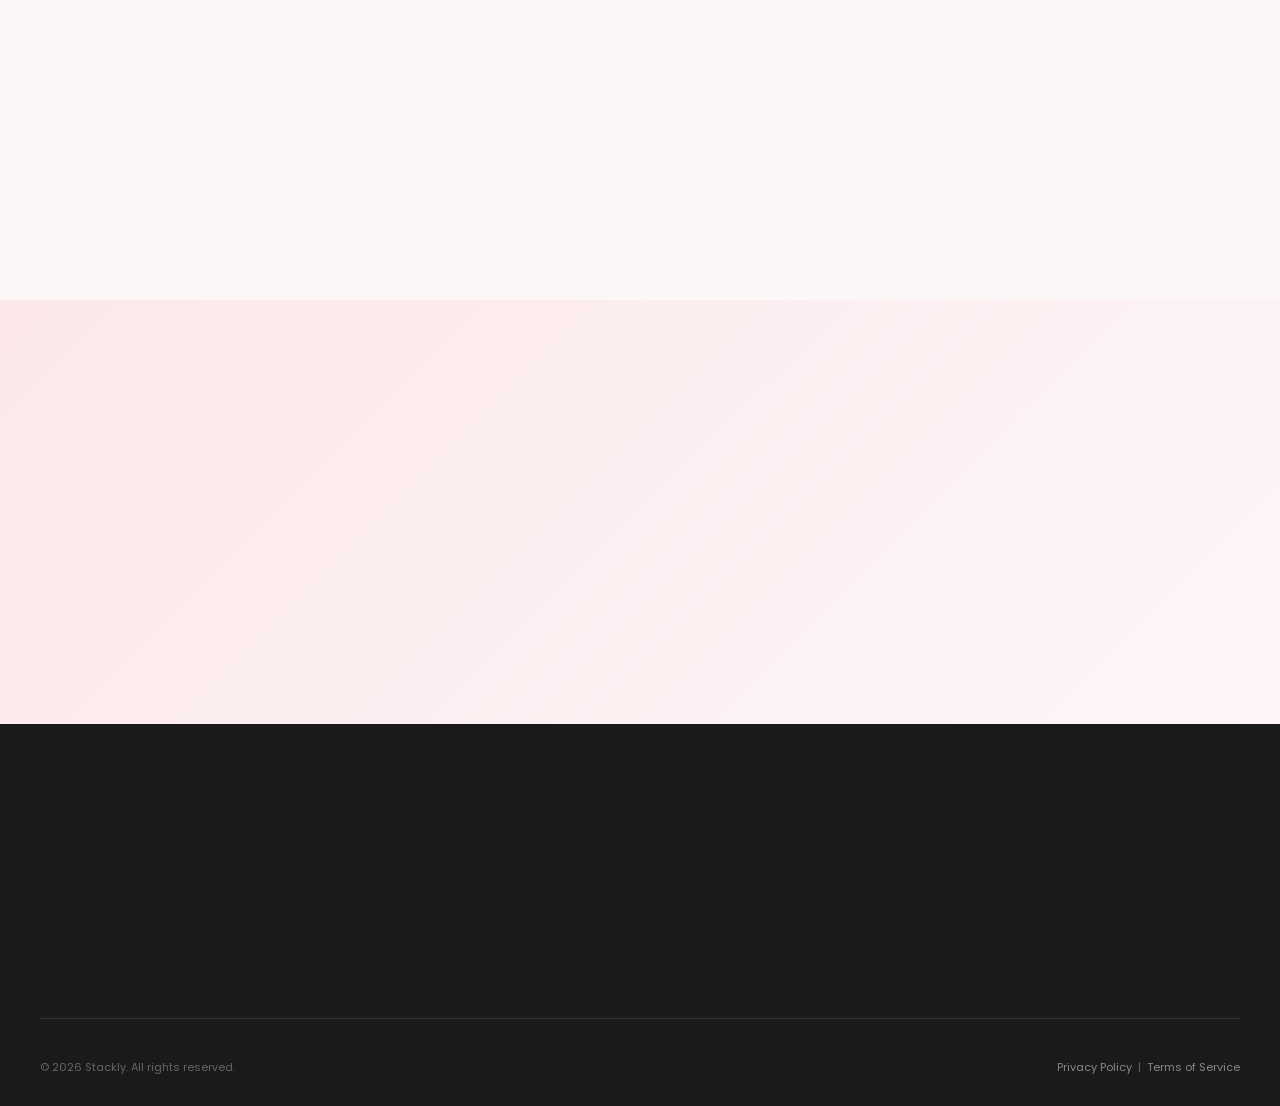
==== commit 218b9562: "Add files via upload" ====
--- a/index.html
+++ b/index.html
@@ -20,6 +20,18 @@
 </head>
 <body>
 
+    <!-- Preloader -->
+        <div id="preloader">
+        <div class="preloader-content">
+            <img src="assets/product-01.webp" alt="Cosmetics" class="preloader-side-img left-img">
+            <div class="preloader-center">
+                <img src="assets/logo.webp" alt="Stackly Logo" class="preloader-logo">
+                <div class="loader"></div>
+            </div>
+            <img src="assets/product-02.webp" alt="Cosmetics" class="preloader-side-img right-img">
+        </div>
+    </div>
+
     <!-- Header Navigation -->
     <header>
         <div class="container">
@@ -38,6 +50,7 @@
                     <li><a href="blog.html">Blog</a></li>
                     <li><a href="services.html">Services</a></li>
                     <li><a href="contact.html">Contact</a></li>
+                <li class="mobile-only"><a href="login.html" class="login-btn"><i class="fa-regular fa-user"></i> Login</a></li>
                 </ul>
             </nav>
             
@@ -504,18 +517,55 @@
     <script src="js/cart.js"></script>
     <script src="js/script.js"></script>
     <script>
+        // Preloader
+        document.addEventListener("DOMContentLoaded", function() {
+            setTimeout(function() {
+                const preloader = document.getElementById('preloader');
+                if (preloader) {
+                    preloader.classList.add('hide');
+                    setTimeout(() => preloader.remove(), 500);
+                }
+            }, 2000);
+        });
+
         // Hero Promo Video Playlist
         document.addEventListener('DOMContentLoaded', function() {
-            const videoElement = document.getElementById('heroPromoVideo');
-            if (videoElement) {
-                const promos = ['assets/promo1.mp4', 'assets/promo2.mp4', 'assets/promo3.mp4', 'assets/promo4.mp4'];
+            const video1 = document.getElementById('heroPromoVideo');
+            if (video1) {
+                const promos = ['assets/promo1.mp4', 'assets/promo2.mp4', 'assets/promo3.mp4'];
                 let currentPromo = 0;
                 
-                videoElement.addEventListener('ended', function() {
+                // Set up crossfade styles
+                video1.style.transition = 'opacity 1.2s ease-in-out';
+                
+                // Create a second video element for seamless crossfading
+                const video2 = video1.cloneNode(true);
+                video2.id = 'heroPromoVideo2';
+                video2.style.opacity = '0';
+                video2.removeAttribute('autoplay');
+                video1.parentNode.insertBefore(video2, video1.nextSibling);
+                
+                let activeVideo = video1;
+                let nextVideo = video2;
+                
+                const playNext = function() {
                     currentPromo = (currentPromo + 1) % promos.length;
-                    videoElement.src = promos[currentPromo];
-                    videoElement.play().catch(e => console.log('Autoplay prevented:', e));
-                });
+                    nextVideo.src = promos[currentPromo];
+                    nextVideo.load();
+                    nextVideo.play().then(() => {
+                        // Crossfade
+                        nextVideo.style.opacity = '1';
+                        activeVideo.style.opacity = '0';
+                        
+                        // Swap active and next references
+                        let temp = activeVideo;
+                        activeVideo = nextVideo;
+                        nextVideo = temp;
+                    }).catch(e => console.log('Autoplay prevented:', e));
+                };
+                
+                video1.addEventListener('ended', playNext);
+                video2.addEventListener('ended', playNext);
             }
         });
     </script>
--- a/css/common.css
+++ b/css/common.css
@@ -345,6 +345,10 @@
 }
 
 /* Mobile Menu Styles */
+.mobile-only {
+    display: none;
+}
+
 .mobile-menu-btn {
     display: none;
     font-size: 24px;
@@ -389,8 +393,25 @@
     
     header nav ul {
         flex-direction: column;
-        align-items: flex-start;
+        align-items: center;
         gap: 25px;
+    }
+    
+    .mobile-only {
+        display: block;
+        margin-top: 15px;
+    }
+    
+    .mobile-only .login-btn {
+        background-color: var(--primary-color);
+        color: white !important;
+        padding: 12px 30px;
+        border-radius: 25px;
+        font-size: 16px;
+    }
+    
+    .mobile-only .login-btn:hover {
+        background-color: #b55a66;
     }
     
     header nav ul li a {
@@ -426,3 +447,165 @@
         font-size: 16px;
     }
 }
+
+/* Preloader Styles */
+#preloader {
+    position: fixed;
+    top: 0;
+    left: 0;
+    width: 100%;
+    height: 100%;
+    background-color: var(--bg-light);
+    z-index: 9999;
+    display: flex;
+    justify-content: center;
+    align-items: center;
+    transition: opacity 0.5s ease, visibility 0.5s;
+}
+
+#preloader.hide {
+    opacity: 0;
+    visibility: hidden;
+}
+
+.preloader-content {
+    display: flex;
+    align-items: center;
+    gap: 50px;
+}
+
+.preloader-center {
+    display: flex;
+    flex-direction: column;
+    align-items: center;
+    gap: 10px;
+}
+
+.preloader-logo {
+    width: 220px;
+    height: auto;
+    margin-bottom: 15px;
+}
+
+.loader {
+    width: 150px;
+    height: 4px;
+    background-color: #f0d4d8;
+    border-radius: 4px;
+    position: relative;
+    overflow: hidden;
+}
+
+.loader::after {
+    content: '';
+    position: absolute;
+    top: 0;
+    left: 0;
+    height: 100%;
+    width: 40%;
+    background-color: var(--primary-color);
+    border-radius: 4px;
+    animation: slideLine 1.2s infinite ease-in-out;
+}
+
+.preloader-side-img {
+    width: 90px;
+    height: 90px;
+    object-fit: cover;
+    border-radius: 12px;
+    box-shadow: 0 10px 25px rgba(203, 106, 120, 0.2);
+    animation: floatImg 3s ease-in-out infinite;
+}
+
+.left-img {
+    animation-delay: 0s;
+}
+
+.right-img {
+    animation-delay: 1.5s;
+}
+
+@keyframes floatImg {
+    0% { transform: translateY(0px) rotate(-5deg); }
+    50% { transform: translateY(-20px) rotate(5deg); }
+    100% { transform: translateY(0px) rotate(-5deg); }
+}
+
+@keyframes slideLine {
+    0% { left: -40%; }
+    100% { left: 100%; }
+}
+
+/* Scroll Animations */
+.animate-on-scroll {
+    opacity: 0;
+}
+
+.animate-on-scroll.is-visible {
+    animation: fadeInUpScroll 0.8s cubic-bezier(0.165, 0.84, 0.44, 1) forwards;
+}
+
+@keyframes fadeInUpScroll {
+    0% {
+        opacity: 0;
+        transform: translateY(40px);
+    }
+    100% {
+        opacity: 1;
+        transform: translateY(0);
+    }
+}
+
+.hero-image.animate-on-scroll.is-visible,
+.about-hero-image.animate-on-scroll.is-visible {
+    animation-name: fadeInRightScroll;
+}
+
+.hero-content.animate-on-scroll.is-visible,
+.about-hero-content.animate-on-scroll.is-visible,
+.services-hero-content.animate-on-scroll.is-visible,
+.blog-hero-content.animate-on-scroll.is-visible,
+.contact-hero-content.animate-on-scroll.is-visible,
+.shop-hero-content.animate-on-scroll.is-visible {
+    animation-name: fadeInLeftScroll;
+}
+
+@keyframes fadeInRightScroll {
+    0% { opacity: 0; transform: translateX(40px); }
+    100% { opacity: 1; transform: translateX(0); }
+}
+
+@keyframes fadeInLeftScroll {
+    0% { opacity: 0; transform: translateX(-40px); }
+    100% { opacity: 1; transform: translateX(0); }
+}
+
+/* Stagger Delays for Grids */
+.categories-grid .category-card:nth-child(2).is-visible { animation-delay: 0.15s; }
+.categories-grid .category-card:nth-child(3).is-visible { animation-delay: 0.3s; }
+
+.products-grid .product-card:nth-child(2).is-visible { animation-delay: 0.15s; }
+.products-grid .product-card:nth-child(3).is-visible { animation-delay: 0.3s; }
+.products-grid .product-card:nth-child(4).is-visible { animation-delay: 0.45s; }
+
+.testimonials-grid .testimonial-card:nth-child(2).is-visible { animation-delay: 0.15s; }
+.testimonials-grid .testimonial-card:nth-child(3).is-visible { animation-delay: 0.3s; }
+
+.why-choose-grid .why-choose-card:nth-child(2).is-visible { animation-delay: 0.15s; }
+.why-choose-grid .why-choose-card:nth-child(3).is-visible { animation-delay: 0.3s; }
+.why-choose-grid .why-choose-card:nth-child(4).is-visible { animation-delay: 0.45s; }
+
+.special-offers .container .offer-card:nth-child(2).is-visible { animation-delay: 0.2s; }
+
+.team-grid .team-card:nth-child(2).is-visible { animation-delay: 0.15s; }
+.team-grid .team-card:nth-child(3).is-visible { animation-delay: 0.3s; }
+
+.services-grid .service-card:nth-child(2).is-visible { animation-delay: 0.15s; }
+.services-grid .service-card:nth-child(3).is-visible { animation-delay: 0.3s; }
+.services-grid .service-card:nth-child(4).is-visible { animation-delay: 0.45s; }
+
+.blog-posts .blog-card:nth-child(2).is-visible { animation-delay: 0.15s; }
+.blog-posts .blog-card:nth-child(3).is-visible { animation-delay: 0.3s; }
+
+.features-grid .feature-item:nth-child(2).is-visible { animation-delay: 0.15s; }
+.features-grid .feature-item:nth-child(3).is-visible { animation-delay: 0.3s; }
--- a/css/index.css
+++ b/css/index.css
@@ -433,62 +433,7 @@
     transform: translateY(-2px);
 }
 
-/* Responsive updates for new sections */
-@media (max-width: 992px) {
-    .categories-grid, .products-grid, .combo-grid {
-        grid-template-columns: repeat(2, 1fr);
-    }
-}
-
-@media (max-width: 768px) {
-    .testimonials-grid {
-        grid-template-columns: 1fr;
-    }
-    
-    .why-choose-grid {
-        grid-template-columns: repeat(2, 1fr);
-    }
-
-    .combo-grid {
-        grid-template-columns: 1fr;
-        gap: 20px;
-    }
-    
-    .combo-card.popular {
-        transform: none;
-    }
-    
-    .combo-card.popular:hover {
-        transform: translateY(-10px);
-    }
-}
-
-@media (max-width: 576px) {
-    .categories-grid, .products-grid, .combo-grid, .why-choose-grid {
-        grid-template-columns: 1fr;
-    }
-    
-    .banner-content h2 {
-        font-size: 32px;
-    }
-    
-    .hero-title {
-        font-size: 36px;
-    }
-    
-    .hero-title .highlight {
-        font-size: 46px;
-    }
-    
-    .hero-desc {
-        font-size: 14px;
-        margin-bottom: 25px;
-    }
-
-    .combo-card {
-        padding: 25px;
-    }
-}
+
 .testimonials-section {
     padding: 80px 0;
     background-color: #ffffff;
@@ -1011,57 +956,61 @@
     }
 }
 
-/* Scroll Animations */
-.animate-on-scroll {
-    opacity: 0;
-}
-
-.animate-on-scroll.is-visible {
-    animation: fadeInUpScroll 0.8s cubic-bezier(0.165, 0.84, 0.44, 1) forwards;
-}
-
-@keyframes fadeInUpScroll {
-    0% {
-        opacity: 0;
-        transform: translateY(40px);
-    }
-    100% {
-        opacity: 1;
-        transform: translateY(0);
-    }
-}
-
-.hero-image.animate-on-scroll.is-visible {
-    animation-name: fadeInRightScroll;
-}
-
-.hero-content.animate-on-scroll.is-visible {
-    animation-name: fadeInLeftScroll;
-}
-
-@keyframes fadeInRightScroll {
-    0% { opacity: 0; transform: translateX(40px); }
-    100% { opacity: 1; transform: translateX(0); }
-}
-
-@keyframes fadeInLeftScroll {
-    0% { opacity: 0; transform: translateX(-40px); }
-    100% { opacity: 1; transform: translateX(0); }
-}
-
-/* Stagger Delays for Grids */
-.categories-grid .category-card:nth-child(2).is-visible { animation-delay: 0.15s; }
-.categories-grid .category-card:nth-child(3).is-visible { animation-delay: 0.3s; }
-
-.products-grid .product-card:nth-child(2).is-visible { animation-delay: 0.15s; }
-.products-grid .product-card:nth-child(3).is-visible { animation-delay: 0.3s; }
-.products-grid .product-card:nth-child(4).is-visible { animation-delay: 0.45s; }
-
-.testimonials-grid .testimonial-card:nth-child(2).is-visible { animation-delay: 0.15s; }
-.testimonials-grid .testimonial-card:nth-child(3).is-visible { animation-delay: 0.3s; }
-
-.why-choose-grid .why-choose-card:nth-child(2).is-visible { animation-delay: 0.15s; }
-.why-choose-grid .why-choose-card:nth-child(3).is-visible { animation-delay: 0.3s; }
-.why-choose-grid .why-choose-card:nth-child(4).is-visible { animation-delay: 0.45s; }
-
-.special-offers .container .offer-card:nth-child(2).is-visible { animation-delay: 0.2s; }
+
+
+/* Responsive updates for new sections */
+@media (max-width: 992px) {
+    .categories-grid, .products-grid, .combo-grid {
+        grid-template-columns: repeat(2, 1fr);
+    }
+}
+
+@media (max-width: 768px) {
+    .testimonials-grid {
+        grid-template-columns: 1fr;
+    }
+    
+    .why-choose-grid {
+        grid-template-columns: repeat(2, 1fr);
+    }
+
+    .combo-grid {
+        grid-template-columns: 1fr;
+        gap: 20px;
+    }
+    
+    .combo-card.popular {
+        transform: none;
+    }
+    
+    .combo-card.popular:hover {
+        transform: translateY(-10px);
+    }
+}
+
+@media (max-width: 576px) {
+    .categories-grid, .products-grid, .combo-grid, .why-choose-grid {
+        grid-template-columns: 1fr;
+    }
+    
+    .banner-content h2 {
+        font-size: 32px;
+    }
+    
+    .hero-title {
+        font-size: 36px;
+    }
+    
+    .hero-title .highlight {
+        font-size: 46px;
+    }
+    
+    .hero-desc {
+        font-size: 14px;
+        margin-bottom: 25px;
+    }
+
+    .combo-card {
+        padding: 25px;
+    }
+}
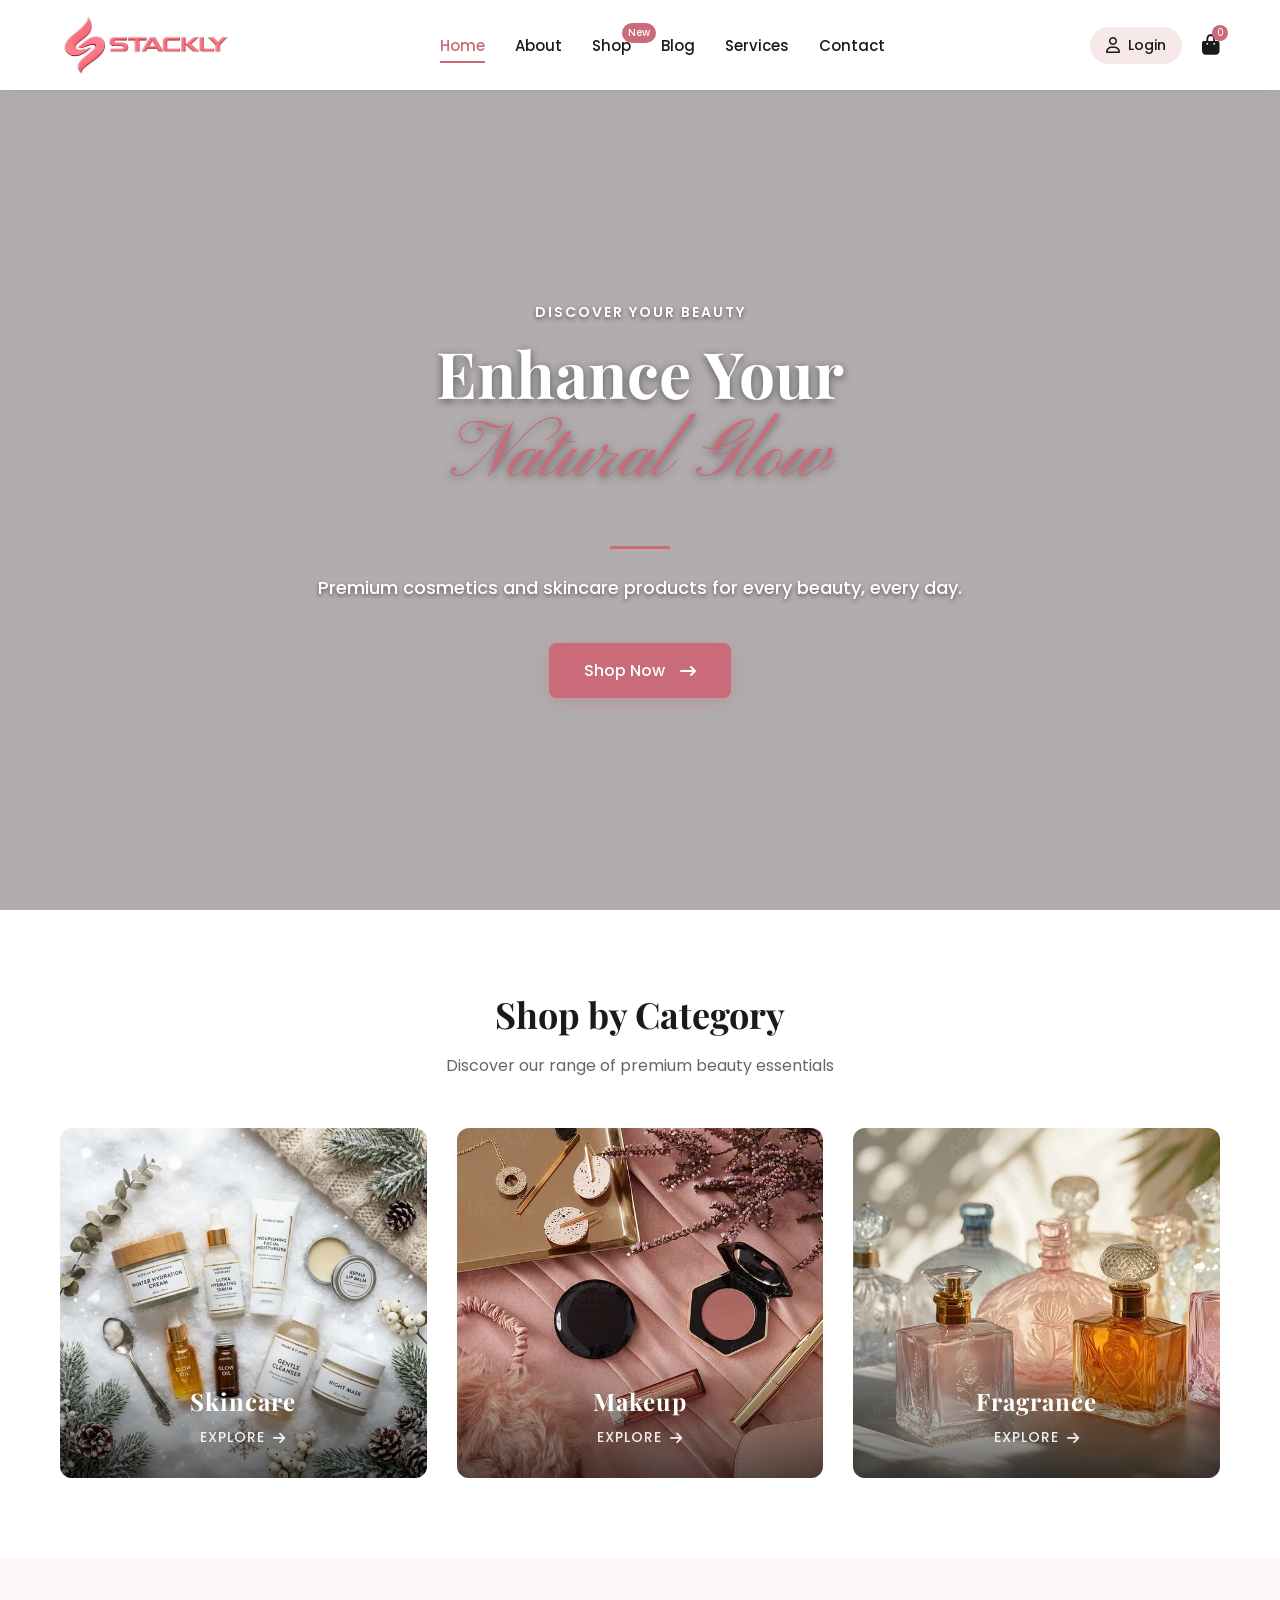
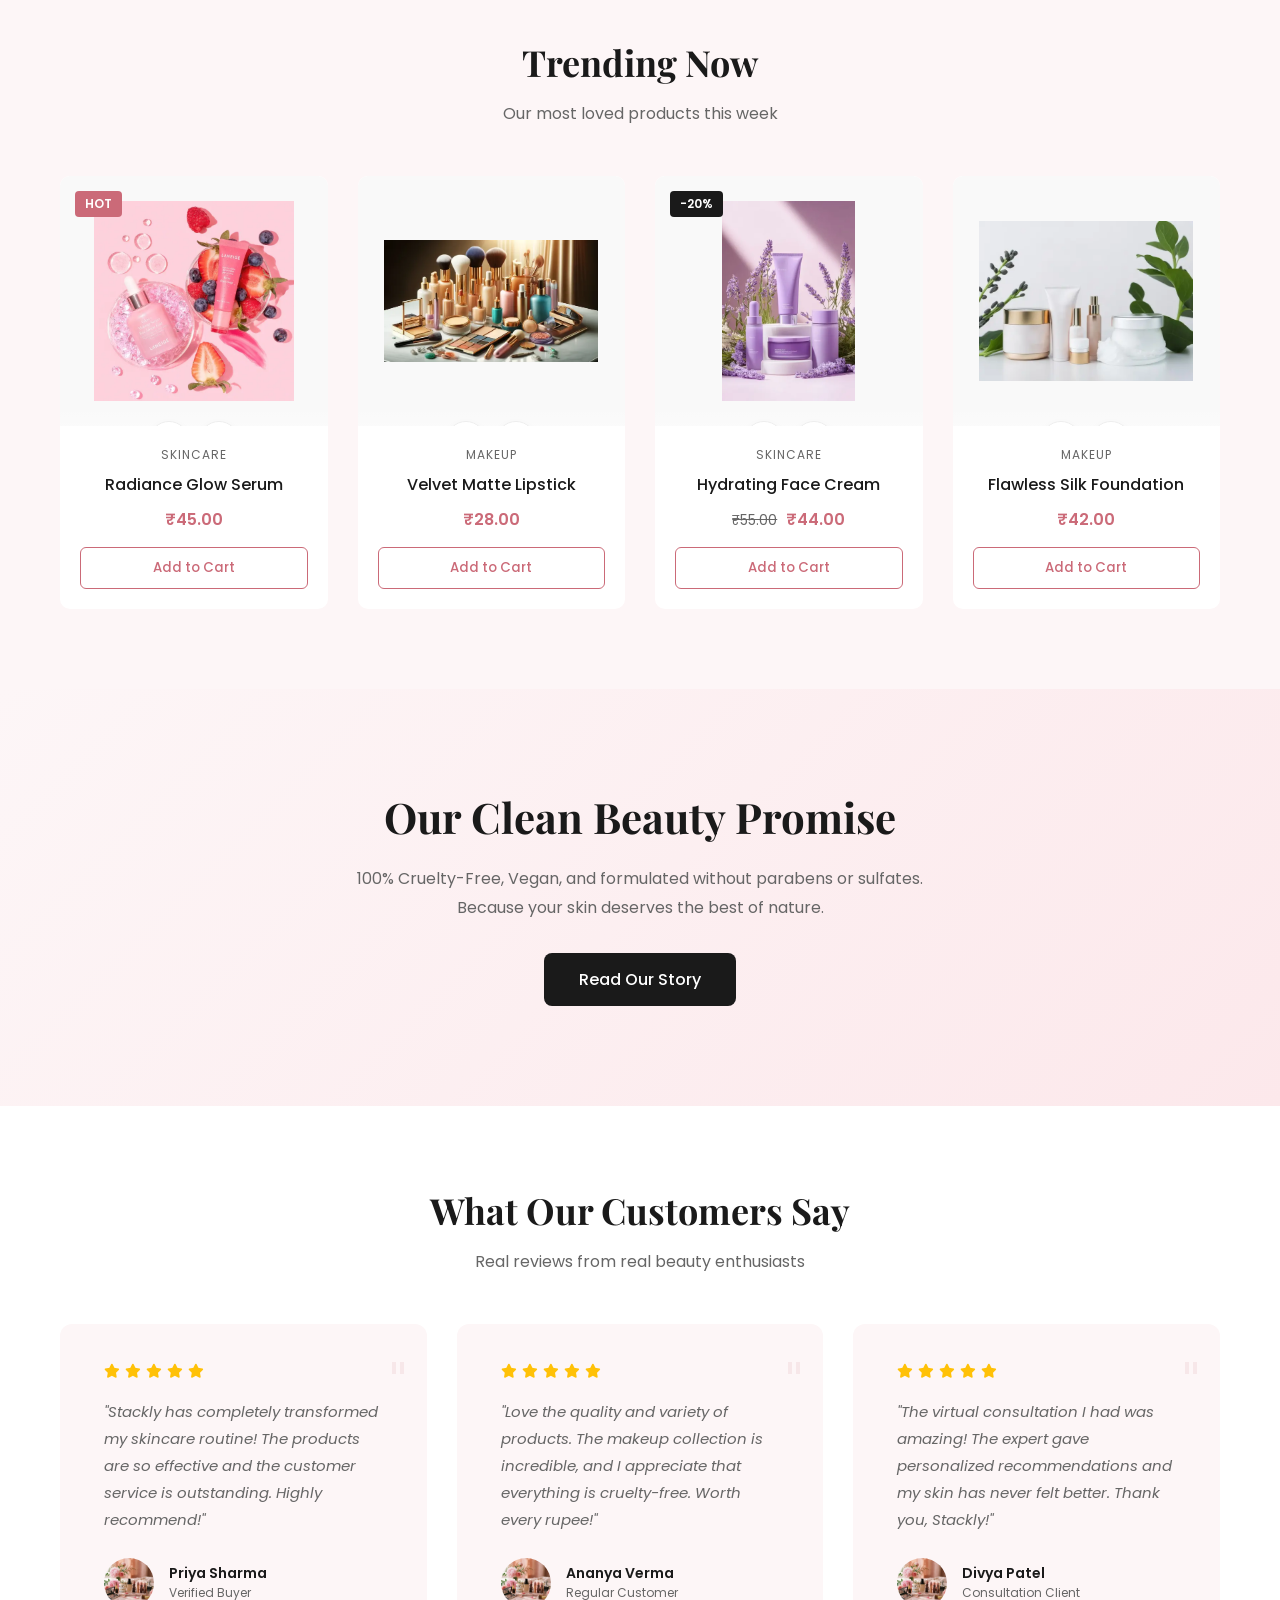
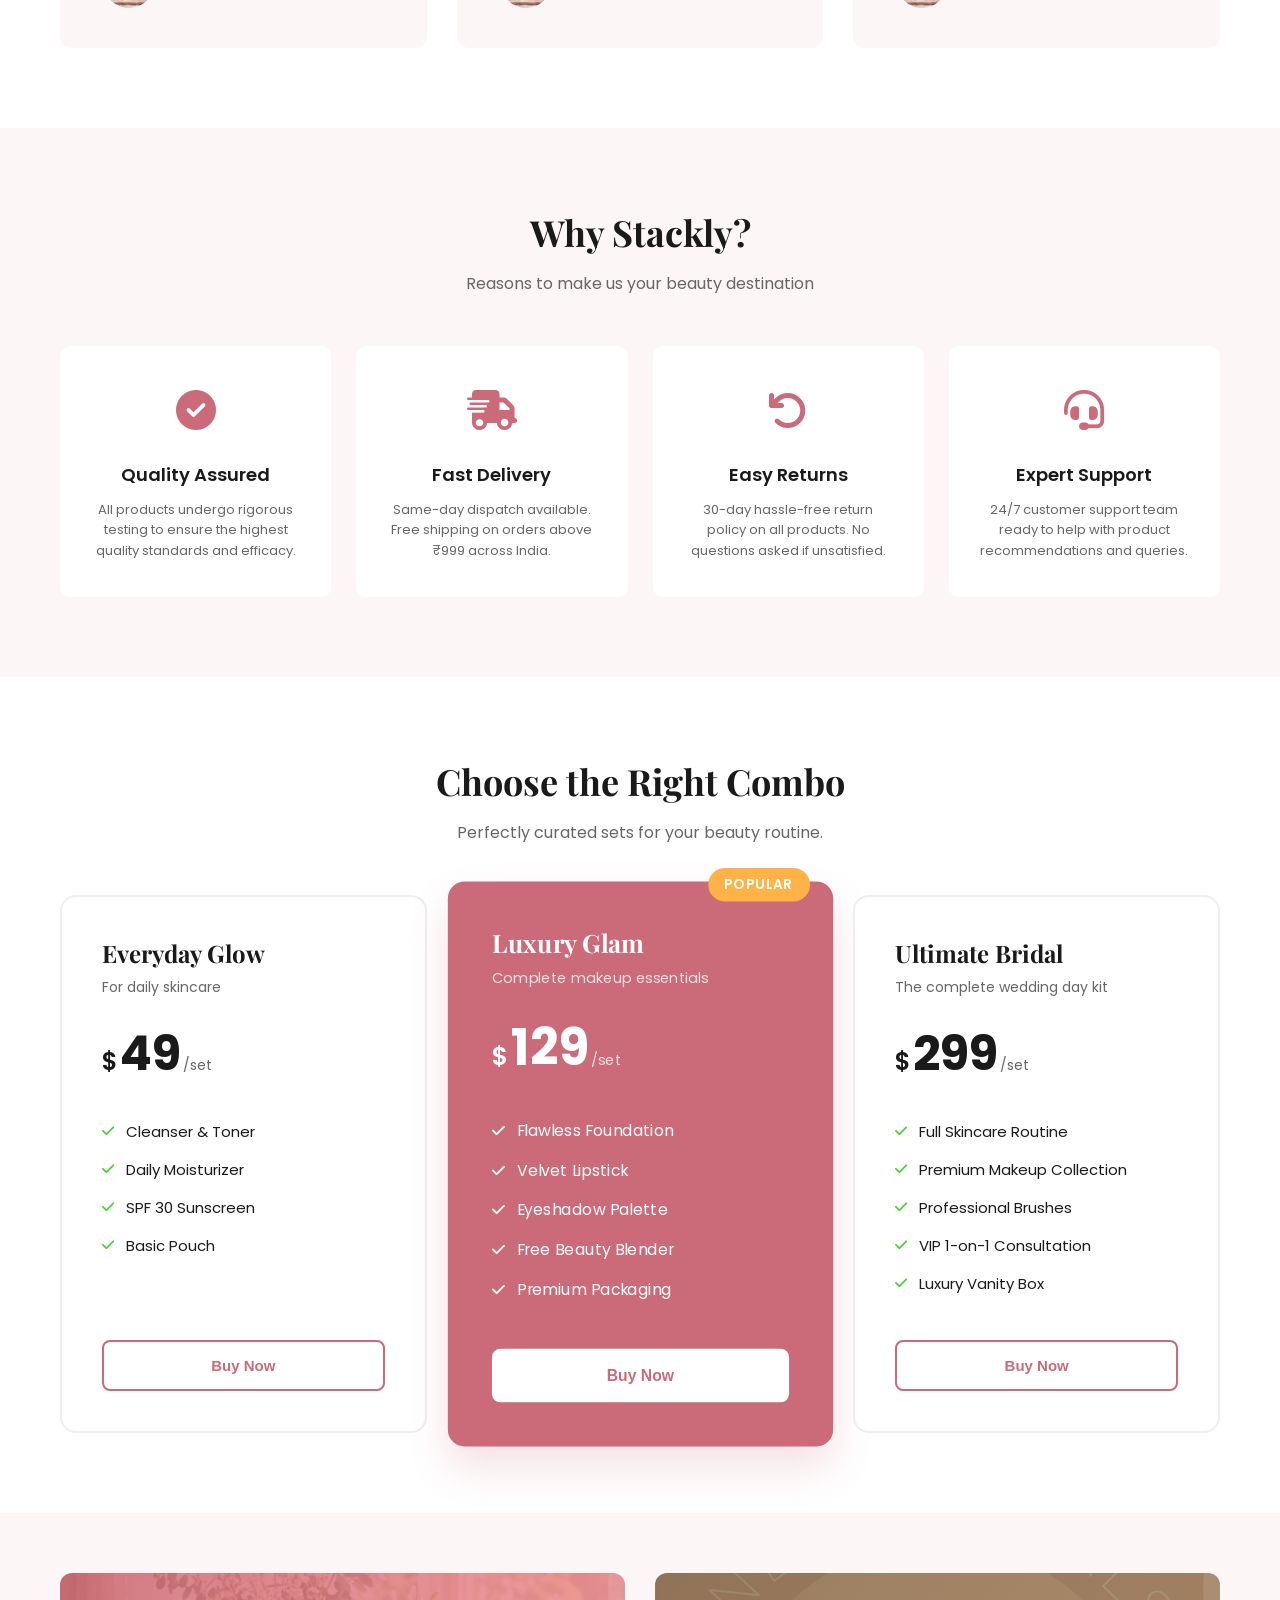
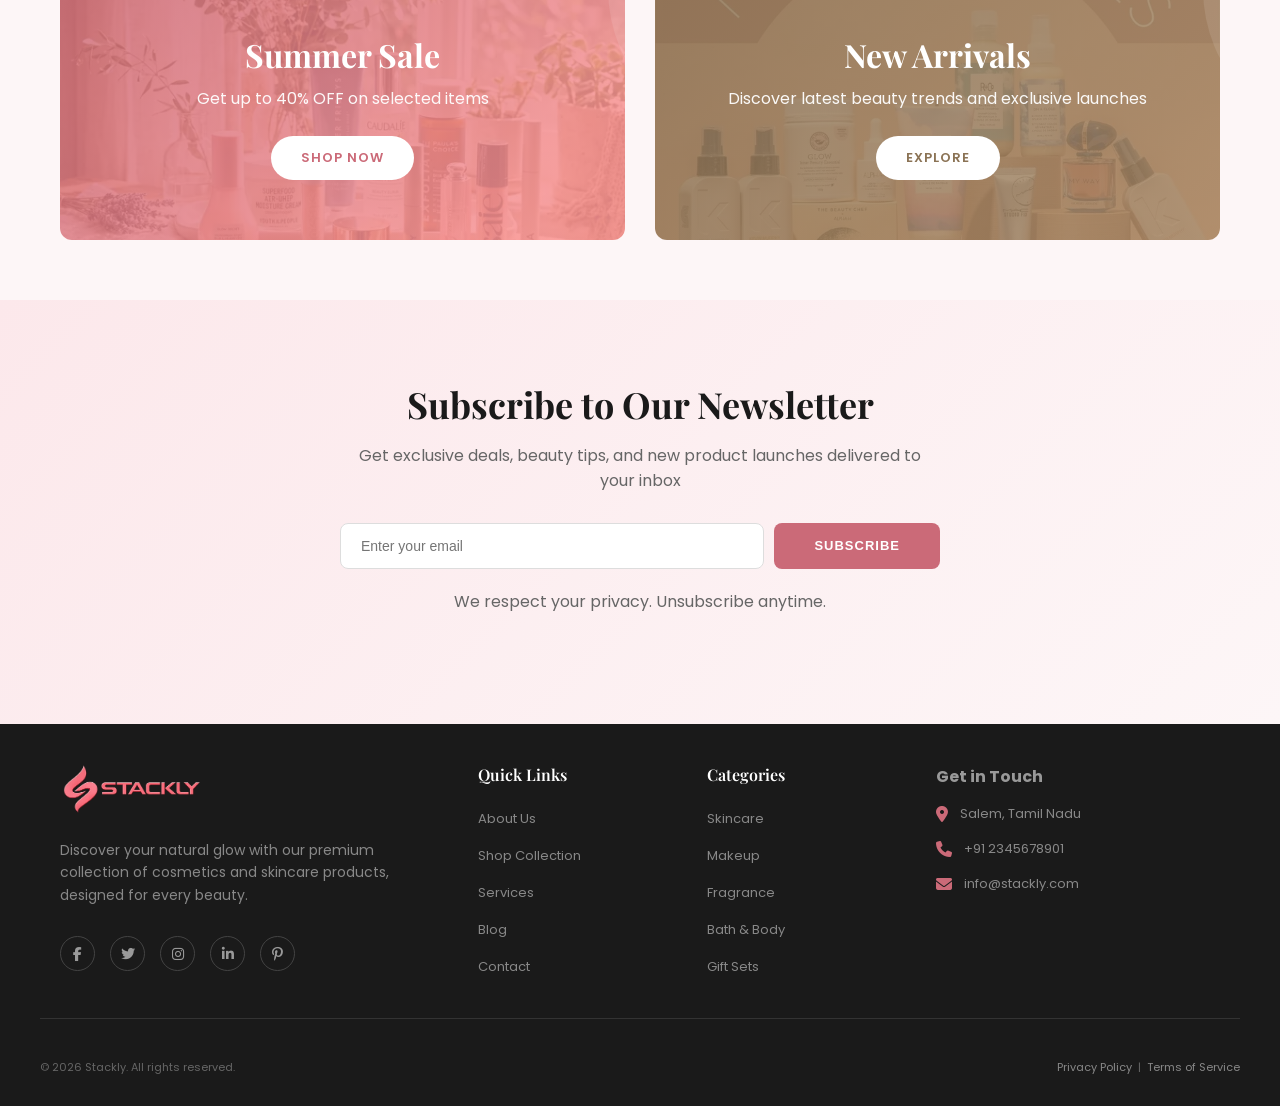
==== commit af12ab85: "Add files via upload" ====
--- a/index.html
+++ b/index.html
@@ -151,7 +151,7 @@
                     <div class="product-details">
                         <span class="product-category">Skincare</span>
                         <h3 class="product-title">Radiance Glow Serum</h3>
-                        <div class="product-price">$45.00</div>
+                        <div class="product-price">₹45.00</div>
                         <button class="add-to-cart-btn">Add to Cart</button>
                     </div>
                 </div>
@@ -168,7 +168,7 @@
                     <div class="product-details">
                         <span class="product-category">Makeup</span>
                         <h3 class="product-title">Velvet Matte Lipstick</h3>
-                        <div class="product-price">$28.00</div>
+                        <div class="product-price">₹28.00</div>
                         <button class="add-to-cart-btn">Add to Cart</button>
                     </div>
                 </div>
@@ -186,7 +186,7 @@
                     <div class="product-details">
                         <span class="product-category">Skincare</span>
                         <h3 class="product-title">Hydrating Face Cream</h3>
-                        <div class="product-price"><span class="old-price">$55.00</span> $44.00</div>
+                        <div class="product-price"><span class="old-price">₹55.00</span> ₹44.00</div>
                         <button class="add-to-cart-btn">Add to Cart</button>
                     </div>
                 </div>
@@ -203,7 +203,7 @@
                     <div class="product-details">
                         <span class="product-category">Makeup</span>
                         <h3 class="product-title">Flawless Silk Foundation</h3>
-                        <div class="product-price">$42.00</div>
+                        <div class="product-price">₹42.00</div>
                         <button class="add-to-cart-btn">Add to Cart</button>
                     </div>
                 </div>
--- a/css/index.css
+++ b/css/index.css
@@ -253,6 +253,9 @@
     overflow: hidden;
     position: relative;
     transition: box-shadow 0.3s ease, transform 0.3s ease;
+    display: flex;
+    flex-direction: column;
+    height: 100%;
 }
 
 .product-card:hover {
@@ -340,6 +343,9 @@
 .product-details {
     padding: 20px;
     text-align: center;
+    display: flex;
+    flex-direction: column;
+    flex-grow: 1;
 }
 
 .product-category {
@@ -384,6 +390,7 @@
     font-weight: 500;
     cursor: pointer;
     transition: all 0.3s ease;
+    margin-top: auto;
 }
 
 .product-card:hover .add-to-cart-btn {
@@ -601,7 +608,7 @@
     display: grid;
     grid-template-columns: repeat(3, 1fr);
     gap: 30px;
-    align-items: center;
+    align-items: stretch;
 }
 
 .combo-card {
@@ -630,7 +637,8 @@
 }
 
 .combo-card.popular:hover {
-    transform: scale(1.05) translateY(-10px);
+    transform: scale(1.08) translateY(-12px);
+    box-shadow: 0 25px 45px rgba(203, 106, 120, 0.4);
 }
 
 .popular-badge {
